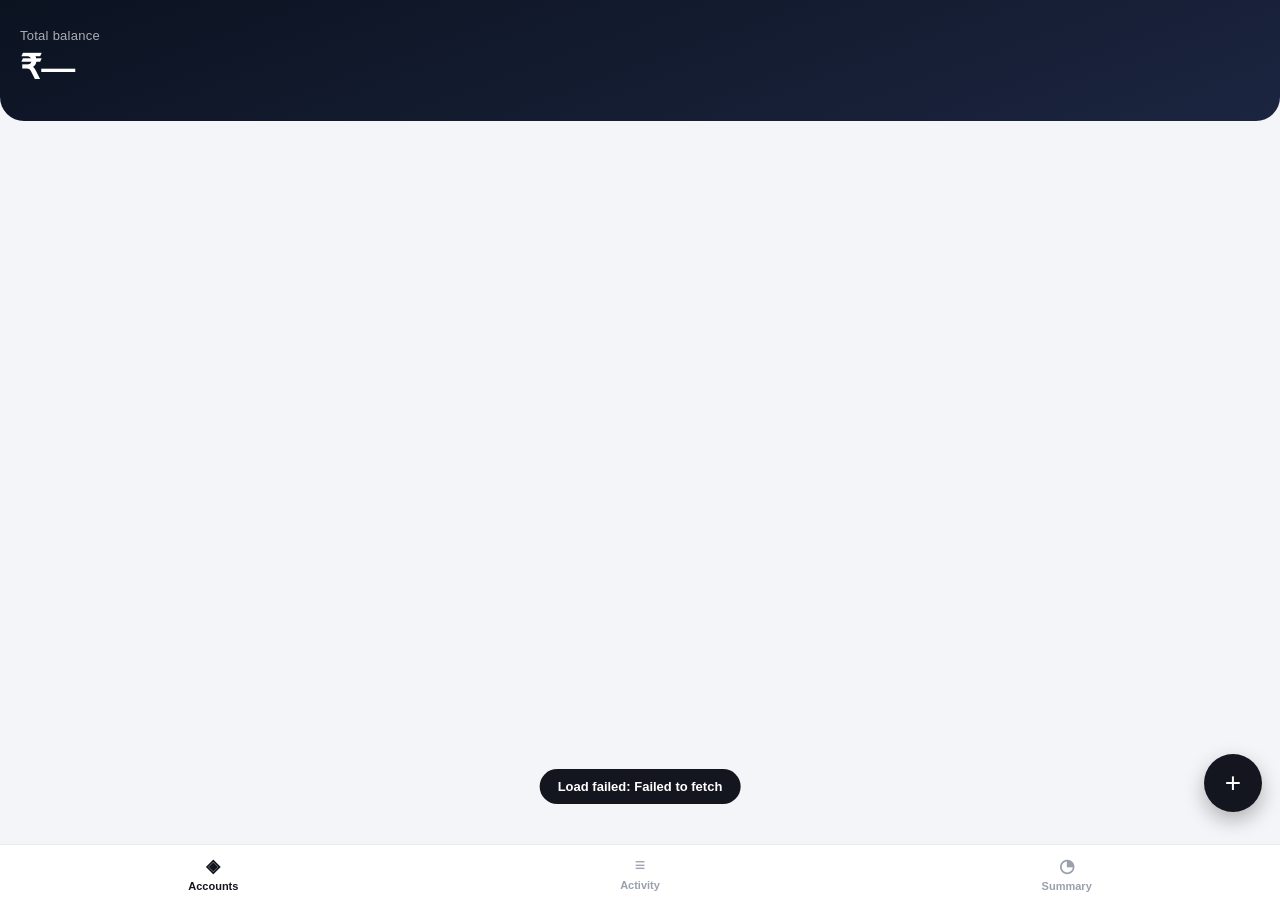
==== index.html @ 5afe9d56 "Family expenses PWA frontend" ====
<!doctype html>
<html lang="en">
<head>
<meta charset="utf-8" />
<meta name="viewport" content="width=device-width, initial-scale=1, viewport-fit=cover" />
<title>Expenses</title>
<link rel="manifest" href="manifest.json" />
<link rel="apple-touch-icon" href="icon.svg" />
<meta name="apple-mobile-web-app-capable" content="yes" />
<meta name="apple-mobile-web-app-status-bar-style" content="black-translucent" />
<meta name="theme-color" content="#0b1220" />
<link rel="stylesheet" href="styles.css" />
</head>
<body>

<header class="hero">
  <div class="hero-label" id="hero-label">Total balance</div>
  <div id="networth" class="hero-amount">₹—</div>
  <div id="hero-sub" class="hero-sub"></div>
</header>

<main id="app">

  <!-- Level 1: group hero cards -->
  <section id="view-accounts" class="view active">
    <div id="group-list" class="group-list" style="margin-top: 16px;"></div>
  </section>

  <!-- Level 2: one group's accounts -->
  <section id="view-group-detail" class="view">
    <div class="detail-header">
      <button class="back-btn" onclick="showView('view-accounts')">‹ Accounts</button>
      <div class="detail-title">
        <div class="name" id="group-detail-name">—</div>
        <div class="amount" id="group-detail-amount">₹0</div>
      </div>
    </div>
    <div id="group-accounts-list" class="card-list"></div>
  </section>

  <!-- Level 3: account month drill-down -->
  <section id="view-account-detail" class="view">
    <div class="detail-header">
      <button class="back-btn" id="account-detail-back">‹ Back</button>
      <div class="detail-title">
        <div class="name" id="detail-account-name">—</div>
        <div class="amount" id="detail-account-balance">₹0</div>
      </div>
    </div>
    <div id="detail-months-list" class="card-list"></div>
  </section>

  <!-- Activity: this month total, category breakdown, 6-month trend -->
  <section id="view-transactions" class="view">
    <div class="section-head"><h2>This month</h2></div>
    <div class="group-hero-card" style="cursor:default;">
      <div class="body">
        <div class="g-label" id="activity-month-label">—</div>
        <div class="g-amount neg" id="activity-month-total">₹0</div>
        <div class="g-sub" id="activity-month-sub"></div>
      </div>
    </div>

    <div class="section-head"><h2>By category</h2></div>
    <div id="activity-category-list" class="card-list"></div>

    <div class="section-head"><h2>Trend · last 6 months</h2></div>
    <div id="activity-trend" class="trend-chart"></div>
  </section>

  <!-- Category drill-down: trend + selected month's transactions for one category -->
  <section id="view-category-detail" class="view">
    <div class="detail-header">
      <button class="back-btn" onclick="showView('view-transactions')">‹ Activity</button>
      <div class="detail-title">
        <div class="name" style="display:flex; align-items:center; gap:10px;">
          <span class="cat-icon" id="category-detail-icon" style="width:28px;height:28px;font-size:13px;cursor:default;"></span>
          <span id="category-detail-label">—</span>
        </div>
        <div class="amount neg" id="category-detail-amount">₹0</div>
      </div>
    </div>
    <div class="section-head" style="margin-top:0;"><h2>Trend · last 6 months</h2></div>
    <div id="category-trend" class="trend-chart"></div>
    <div class="section-head"><h2 id="category-txn-head">This month</h2></div>
    <div id="category-txn-list" class="card-list"></div>
  </section>

  <!-- Summary: Accounts / Investments / Loans -->
  <section id="view-summary" class="view">
    <div class="section-head"><h2>Net worth</h2></div>
    <div id="summary-hero-list" class="group-list"></div>
  </section>

  <!-- Investments: line items -->
  <section id="view-investments-detail" class="view">
    <div class="detail-header">
      <button class="back-btn" onclick="showView('view-summary')">‹ Summary</button>
      <div class="detail-title">
        <div class="name">Investments</div>
        <div class="amount" id="investments-detail-amount">₹0</div>
      </div>
    </div>
    <div id="investments-list" class="card-list"></div>
  </section>

  <!-- Loans: line items -->
  <section id="view-loans-detail" class="view">
    <div class="detail-header">
      <button class="back-btn" onclick="showView('view-summary')">‹ Summary</button>
      <div class="detail-title">
        <div class="name">Loans</div>
        <div class="amount neg" id="loans-detail-amount">₹0</div>
      </div>
    </div>
    <div id="loans-list" class="card-list"></div>
  </section>

</main>

<button id="fab-add" class="fab" onclick="quickAdd()">+</button>

<nav class="bottomnav">
  <button class="nav-btn active" data-view="view-accounts" onclick="showView('view-accounts')">
    <span class="nav-icon">◈</span><span>Accounts</span>
  </button>
  <button class="nav-btn" data-view="view-transactions" onclick="showView('view-transactions')">
    <span class="nav-icon">≡</span><span>Activity</span>
  </button>
  <button class="nav-btn" data-view="view-summary" onclick="showView('view-summary')">
    <span class="nav-icon">◔</span><span>Summary</span>
  </button>
</nav>

<!-- Add/Edit transaction modal (spend / income / transfer) -->
<div id="txn-modal" class="modal">
  <div class="modal-card">
    <h3 id="txn-modal-title">Add Transaction</h3>
    <form id="txn-form">
      <input type="hidden" id="txn-id" />
      <input type="hidden" id="txn-orig-account" />

      <div class="amount-entry">
        <div class="toggle-group">
          <button type="button" class="toggle-btn active" data-kind="spend" onclick="setTxnKind('spend')">Spend</button>
          <button type="button" class="toggle-btn" data-kind="income" onclick="setTxnKind('income')">Income</button>
          <button type="button" class="toggle-btn" data-kind="transfer" onclick="setTxnKind('transfer')">Transfer</button>
        </div>
        <input required type="number" step="0.01" min="0" id="txn-amount" placeholder="0" class="amount-input" />
      </div>

      <label>Details<input required type="text" id="txn-details" placeholder="e.g. Grocery, Salary" /></label>
      <label id="txn-account-wrap">Account
        <select required id="txn-account"></select>
      </label>
      <label id="txn-from-wrap" style="display:none">From account
        <select id="txn-from-account"></select>
      </label>
      <label id="txn-to-wrap" style="display:none">To account
        <select id="txn-to-account"></select>
      </label>
      <label id="txn-category-wrap">Category
        <select id="txn-category"><option value="">Uncategorized</option></select>
      </label>
      <label>Date<input required type="date" id="txn-date" /></label>
      <label>Note (optional)<input type="text" id="txn-note" /></label>
      <div class="modal-actions">
        <button type="button" id="txn-delete-btn" class="btn-danger" style="display:none" onclick="deleteCurrentTxn()">Delete</button>
        <button type="button" class="btn-secondary" onclick="closeTxnForm()">Cancel</button>
        <button type="submit" class="btn-primary">Save</button>
      </div>
    </form>
  </div>
</div>

<!-- Shared modal: new group / new account / edit account / new+edit investment / new+edit loan -->
<div id="edit-modal" class="modal">
  <div class="modal-card">
    <h3 id="modal-title">—</h3>
    <form id="modal-form">
      <label id="field-name-wrap">Name<input required type="text" id="field-name" /></label>
      <label id="field-type-wrap">Type
        <select id="field-type">
          <option value="bank">Bank</option>
          <option value="wallet">Wallet</option>
          <option value="card">Card</option>
        </select>
      </label>
      <label id="field-group-wrap">Group
        <select id="field-group"></select>
      </label>
      <label id="field-category-wrap" style="display:none">Category
        <select id="field-category"></select>
      </label>
      <label id="field-value-wrap" style="display:none"><span id="field-value-label">Value</span>
        <input type="number" step="0.01" min="0" id="field-value" placeholder="0" />
      </label>
      <div class="modal-actions">
        <button type="button" id="modal-delete-btn" class="btn-danger" style="display:none" onclick="deleteCurrentKpiItem()">Delete</button>
        <button type="button" class="btn-secondary" onclick="closeModal()">Cancel</button>
        <button type="submit" class="btn-primary">Save</button>
      </div>
    </form>
  </div>
</div>

<!-- Quick category picker bottom sheet -->
<div id="category-modal" class="modal">
  <div class="modal-card">
    <h3>Categorize</h3>
    <div id="category-txn-details" class="sub" style="margin-bottom:10px;"></div>
    <div id="category-picker-list" class="picker-list"></div>
    <div class="new-category-row">
      <input type="text" id="new-category-name" placeholder="New category name" />
      <select id="new-category-group">
        <option>Monthly</option>
        <option>Investments</option>
        <option>Business</option>
        <option>Insurance</option>
        <option>Subscriptions</option>
        <option>Donations</option>
        <option>Income</option>
        <option>Other</option>
      </select>
      <button type="button" class="btn-primary" onclick="createAndAssignCategory()">Add</button>
    </div>
    <div class="modal-actions">
      <button type="button" class="btn-secondary" onclick="closeCategoryPicker()">Close</button>
    </div>
  </div>
</div>

<div id="toast" class="toast"></div>

<script src="config.js"></script>
<script src="app.js"></script>
</body>
</html>
---- styles.css ----
* { box-sizing: border-box; -webkit-tap-highlight-color: transparent; }
html, body { height: 100%; }
body {
  margin: 0;
  font-family: -apple-system, BlinkMacSystemFont, "Segoe UI", Roboto, sans-serif;
  background: #f4f5f8;
  color: #14161f;
  padding-bottom: 76px;
  -webkit-font-smoothing: antialiased;
}

/* ---------- Hero / net worth header ---------- */
.hero {
  background: linear-gradient(160deg, #0b1220 0%, #1c2540 100%);
  color: white;
  padding: calc(28px + env(safe-area-inset-top, 0px)) 20px 28px;
  text-align: left;
  border-radius: 0 0 24px 24px;
}
.hero-label { font-size: 13px; opacity: .65; font-weight: 500; letter-spacing: .02em; }
.hero-amount { font-size: 34px; font-weight: 700; letter-spacing: -0.02em; margin-top: 4px; }
.hero-sub { font-size: 12px; opacity: .55; margin-top: 6px; }

#app { padding: 14px 14px 4px; max-width: 640px; margin: 0 auto; }
.view { display: none; }
.view.active { display: block; animation: fadein .18s ease; }
@keyframes fadein { from { opacity: 0; transform: translateY(4px);} to { opacity:1; transform: translateY(0);} }

.section-head { display: flex; justify-content: space-between; align-items: center; margin: 18px 4px 10px; }
.section-head h2 { font-size: 13px; margin: 0; color: #8a8f9c; text-transform: uppercase; letter-spacing: .06em; font-weight: 700; }
.filters { display: flex; gap: 8px; margin: 0 4px 12px; }
.filters input, .filters select { padding: 8px 10px; border-radius: 10px; border: 1px solid #e2e4ea; font-size: 13px; background: white; flex: 1; }

.btn-small { background: #14161f; color: white; border: none; border-radius: 10px; padding: 7px 14px; font-size: 13px; font-weight: 600; }

/* ---------- Group hero cards (Level 1) ---------- */
.group-list { display: flex; flex-direction: column; gap: 10px; }
.group-hero-card {
  background: white; border-radius: 18px; padding: 18px 18px 16px;
  box-shadow: 0 1px 3px rgba(16,24,40,.06);
  display: flex; align-items: center; gap: 14px; cursor: pointer; border: none; width: 100%; text-align: left;
}
.group-hero-card:active { transform: scale(0.985); }
.group-dot { width: 12px; height: 46px; border-radius: 6px; flex-shrink: 0; }
.group-hero-card .body { flex: 1; min-width: 0; }
.group-hero-card .g-label { font-size: 12.5px; font-weight: 700; color: #6b7280; text-transform: uppercase; letter-spacing: .04em; }
.group-hero-card .g-amount { font-size: 24px; font-weight: 700; margin-top: 2px; }
.group-hero-card .g-sub { font-size: 12px; color: #9aa0ac; margin-top: 3px; }
.group-hero-card .chev { color: #b0b4bd; font-size: 16px; }

/* ---------- Account / generic cards (Level 2+) ---------- */
.card-list { display: flex; flex-direction: column; gap: 8px; }
.card {
  background: white; border-radius: 14px; padding: 13px 14px;
  box-shadow: 0 1px 3px rgba(16,24,40,.05);
  display: flex; justify-content: space-between; align-items: center; gap: 10px;
}
.card .left { display: flex; align-items: center; gap: 12px; min-width: 0; cursor: pointer; flex: 1; }
.card .avatar {
  width: 38px; height: 38px; border-radius: 11px; flex-shrink: 0;
  display: flex; align-items: center; justify-content: center; font-size: 17px; color: white; font-weight: 600;
}
.card .text { display: flex; flex-direction: column; gap: 2px; min-width: 0; }
.card .name { font-weight: 600; font-size: 14.5px; white-space: nowrap; overflow: hidden; text-overflow: ellipsis; }
.card .sub { font-size: 12px; color: #8a8f9c; }
.amount { font-weight: 700; font-size: 14.5px; white-space: nowrap; }
.amount.pos { color: #12a86a; }
.amount.neg { color: #e0433d; }
.card .edit-icon {
  width: 30px; height: 30px; border-radius: 8px; border: none; background: #f1f2f5;
  color: #6b7280; font-size: 14px; flex-shrink: 0; display: flex; align-items: center; justify-content: center;
}

/* ---------- Ghost "add" cards ---------- */
.ghost-card {
  border: 1.5px dashed #cfd3db; background: transparent; border-radius: 14px;
  padding: 14px; display: flex; align-items: center; justify-content: center; gap: 8px;
  color: #8a8f9c; font-weight: 700; font-size: 13.5px; width: 100%; cursor: pointer; margin-top: 2px;
}
.ghost-card .plus { font-size: 17px; line-height: 1; font-weight: 400; }
.ghost-card:active { background: rgba(0,0,0,.03); }

/* ---------- Detail headers (group detail, account detail, category detail, investments/loans) ---------- */
.detail-header {
  background: linear-gradient(160deg, #0b1220 0%, #1c2540 100%);
  color: white; padding: calc(20px + env(safe-area-inset-top, 0px)) 20px 22px;
  border-radius: 0 0 24px 24px; margin: -14px -14px 16px;
}
.back-btn { background: none; border: none; color: rgba(255,255,255,.75); font-size: 14px; font-weight: 600; padding: 0 0 14px; }
.detail-title { display: flex; justify-content: space-between; align-items: baseline; }
.detail-title .name { font-size: 18px; font-weight: 700; }
.detail-title .amount { font-size: 20px; font-weight: 700; color: white; }
.detail-title .amount.neg { color: #ff8a84; }

.month-card { cursor: pointer; }
.month-card .chev { color: #b0b4bd; font-size: 12px; transition: transform .15s ease; }
.month-card.open .chev { transform: rotate(90deg); }
.month-txns { display: none; flex-direction: column; gap: 8px; margin: 4px 0 10px 4px; padding-left: 10px; border-left: 2px solid #eaecf0; }
.month-txns.open { display: flex; }

/* ---------- Transaction rows ---------- */
.cat-icon {
  width: 32px; height: 32px; border-radius: 10px; flex-shrink: 0;
  display: flex; align-items: center; justify-content: center; font-size: 15px; cursor: pointer;
}
.txn-row { display: flex; align-items: center; gap: 10px; background: white; border-radius: 12px; padding: 10px 12px; box-shadow: 0 1px 2px rgba(16,24,40,.05); }
.txn-row .text { display: flex; flex-direction: column; gap: 2px; min-width: 0; flex: 1; cursor: pointer; }
.txn-row .name { font-weight: 600; font-size: 13.5px; white-space: nowrap; overflow: hidden; text-overflow: ellipsis; }
.txn-row .sub { font-size: 11.5px; color: #8a8f9c; }
.txn-row .amount { flex-shrink: 0; }

/* ---------- Activity: category breakdown bars ---------- */
.cat-bar-row { background: white; border-radius: 12px; padding: 11px 13px; box-shadow: 0 1px 2px rgba(16,24,40,.05); cursor: pointer; }
.cat-bar-row .top { display: flex; justify-content: space-between; align-items: center; margin-bottom: 8px; }
.cat-bar-row .left { display: flex; align-items: center; gap: 10px; }
.cat-bar-row .name { font-weight: 600; font-size: 13.5px; }
.cat-bar-track { height: 6px; border-radius: 999px; background: #f1f2f5; overflow: hidden; }
.cat-bar-fill { height: 100%; border-radius: 999px; }

/* ---------- Activity: trend chart (also reused for category drill-down) ---------- */
.trend-chart { display: flex; align-items: flex-end; gap: 6px; background: white; border-radius: 14px; padding: 14px 12px 10px; box-shadow: 0 1px 3px rgba(16,24,40,.05); }
.trend-col { flex: 1; display: flex; flex-direction: column; align-items: center; gap: 4px; min-width: 0; cursor: pointer; }
.trend-val { font-size: 9.5px; color: #8a8f9c; font-weight: 700; white-space: nowrap; }
.trend-bar-track { height: 86px; display: flex; align-items: flex-end; justify-content: center; width: 100%; }
.trend-bar { width: 60%; max-width: 24px; border-radius: 6px 6px 2px 2px; background: #d7dae0; }
.trend-bar.current { background: #14161f; }
.trend-label { font-size: 10.5px; color: #8a8f9c; font-weight: 600; }
.trend-col.selected .trend-label { color: #14161f; }

.fab {
  position: fixed; right: 18px; bottom: 88px;
  width: 58px; height: 58px; border-radius: 50%;
  background: #14161f; color: white; font-size: 28px; font-weight: 300; border: none;
  box-shadow: 0 8px 20px rgba(0,0,0,.28); z-index: 20;
  display: flex; align-items: center; justify-content: center;
}
.fab:active { transform: scale(0.94); }

.bottomnav {
  position: fixed; bottom: 0; left: 0; right: 0;
  display: flex; background: rgba(255,255,255,.92); backdrop-filter: blur(12px);
  border-top: 1px solid #eaecf0;
  padding-bottom: env(safe-area-inset-bottom, 0px);
  z-index: 10;
}
.nav-btn { flex: 1; padding: 10px 0 8px; background: none; border: none; font-size: 11px; color: #9aa0ac; display: flex; flex-direction: column; align-items: center; gap: 3px; font-weight: 600; }
.nav-icon { font-size: 18px; }
.nav-btn.active { color: #14161f; }

.modal {
  display: none; position: fixed; inset: 0; background: rgba(10,14,25,.5);
  align-items: flex-end; justify-content: center; z-index: 50;
}
.modal.open { display: flex; }
.modal-card {
  background: white; width: 100%; max-width: 480px;
  border-radius: 20px 20px 0 0; padding: 20px 20px calc(20px + env(safe-area-inset-bottom, 0px));
  max-height: 92vh; overflow-y: auto;
}
.modal-card h3 { margin-top: 0; font-size: 16px; }
.modal-card form { display: flex; flex-direction: column; gap: 12px; }
.modal-card label { font-size: 12.5px; color: #6b7280; display: flex; flex-direction: column; gap: 5px; font-weight: 600; }
.modal-card input, .modal-card select {
  padding: 11px 12px; border-radius: 10px; border: 1px solid #e2e4ea; font-size: 15px; font-weight: 500; color: #14161f;
}
.modal-actions { display: flex; justify-content: flex-end; gap: 8px; margin-top: 6px; }
.btn-primary { background: #14161f; color: white; border: none; border-radius: 10px; padding: 11px 18px; font-size: 14px; font-weight: 700; }
.btn-secondary { background: #f1f2f5; color: #14161f; border: none; border-radius: 10px; padding: 11px 16px; font-size: 14px; font-weight: 600; }
.btn-danger { background: #fdeceb; color: #e0433d; border: none; border-radius: 10px; padding: 11px 16px; font-size: 14px; font-weight: 600; margin-right: auto; }

.group-header { font-size: 11.5px; color: #9aa0ac; text-transform: uppercase; letter-spacing: .05em; font-weight: 700; margin: 16px 6px 6px; }

.amount-entry { display: flex; flex-direction: column; align-items: center; gap: 10px; padding: 10px 0 4px; }
.toggle-group { display: flex; background: #f1f2f5; border-radius: 10px; padding: 3px; }
.toggle-btn { border: none; background: none; padding: 7px 14px; border-radius: 8px; font-size: 12.5px; font-weight: 700; color: #8a8f9c; }
.toggle-btn.active { background: white; color: #14161f; box-shadow: 0 1px 2px rgba(0,0,0,.08); }
.amount-input {
  border: none !important; font-size: 40px !important; font-weight: 700; text-align: center; width: 100%;
  color: #14161f; padding: 4px 0 !important;
}
.amount-input:focus { outline: none; }

.toast {
  position: fixed; left: 50%; bottom: 96px; transform: translate(-50%, 12px);
  background: #14161f; color: white; padding: 10px 18px; border-radius: 999px;
  font-size: 13px; font-weight: 600; opacity: 0; pointer-events: none;
  transition: all .25s ease; z-index: 60; white-space: nowrap;
}
.toast.show { opacity: 1; transform: translate(-50%, 0); }

.empty-state { text-align: center; padding: 32px 12px; color: #9aa0ac; font-size: 13px; }

/* ---------- Category picker sheet (quick categorize + add new) ---------- */
.picker-list { max-height: 40vh; overflow-y: auto; display: flex; flex-direction: column; gap: 4px; margin-bottom: 12px; }
.picker-group-label { font-size: 11px; color: #9aa0ac; text-transform: uppercase; font-weight: 700; margin: 8px 4px 2px; }
.picker-item {
  display: flex; align-items: center; gap: 10px; padding: 10px 8px; border-radius: 10px; border: none;
  background: none; font-size: 14px; font-weight: 600; text-align: left; width: 100%; color: #14161f;
}
.picker-item:active { background: #f4f5f8; }
.picker-dot { width: 10px; height: 10px; border-radius: 50%; flex-shrink: 0; }
.new-category-row { display: flex; gap: 6px; border-top: 1px solid #eee; padding-top: 12px; }
.new-category-row input { flex: 2; padding: 9px 10px; border-radius: 8px; border: 1px solid #e2e4ea; font-size: 13px; min-width: 0; }
.new-category-row select { flex: 1.3; padding: 9px 6px; border-radius: 8px; border: 1px solid #e2e4ea; font-size: 12px; min-width: 0; }
.new-category-row .btn-primary { padding: 9px 12px; font-size: 13px; }
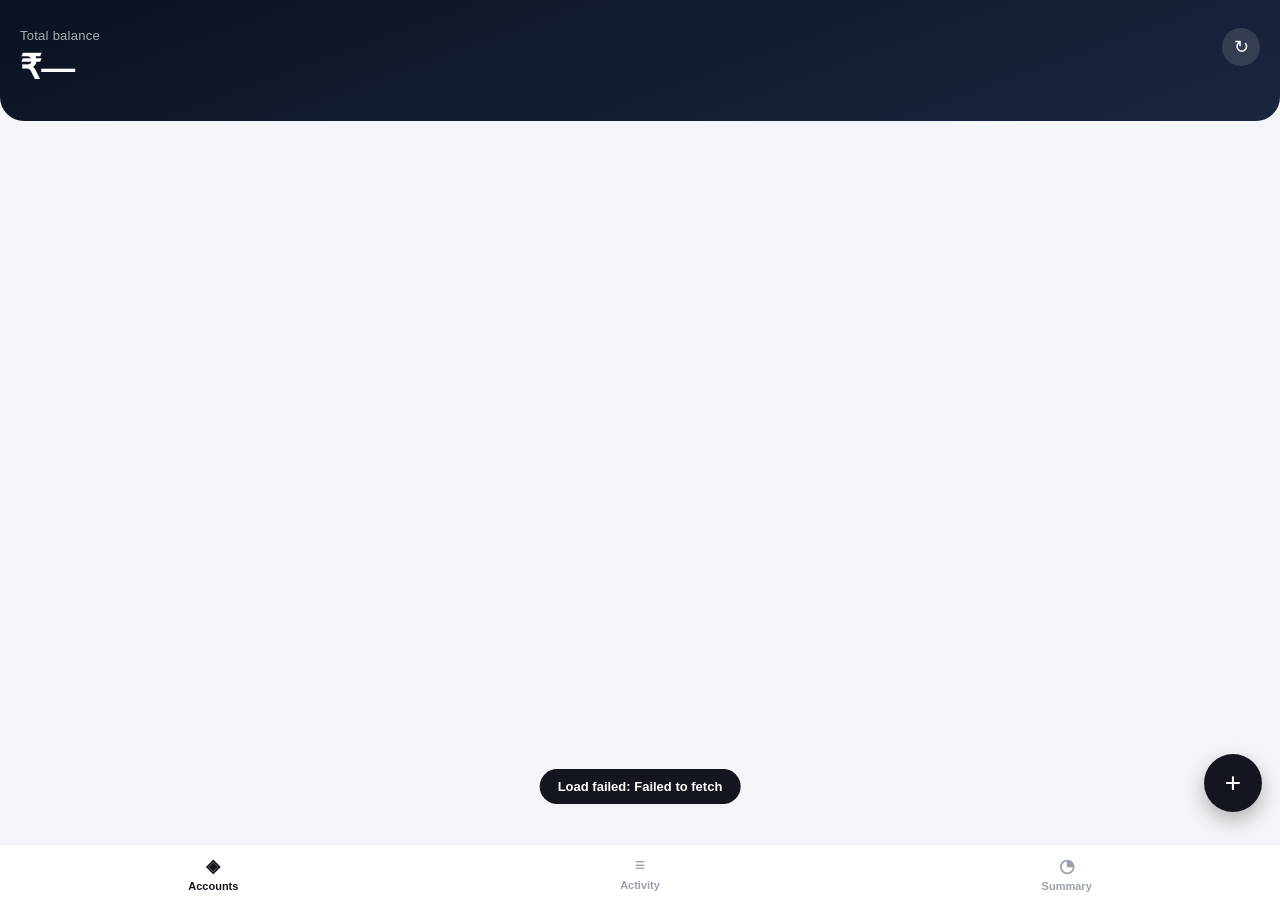
==== commit 927a5964: "UI fixes: page scrolling, FAB overlap, empty trend chart, row wrapping; add refresh button" ====
--- a/index.html
+++ b/index.html
@@ -14,9 +14,12 @@
 <body>
 
 <header class="hero">
-  <div class="hero-label" id="hero-label">Total balance</div>
-  <div id="networth" class="hero-amount">₹—</div>
-  <div id="hero-sub" class="hero-sub"></div>
+  <div class="hero-main">
+    <div class="hero-label" id="hero-label">Total balance</div>
+    <div id="networth" class="hero-amount">₹—</div>
+    <div id="hero-sub" class="hero-sub"></div>
+  </div>
+  <button id="refresh-btn" class="refresh-btn" type="button" aria-label="Refresh data">↻</button>
 </header>
 
 <main id="app">
--- a/styles.css
+++ b/styles.css
@@ -1,11 +1,13 @@
 * { box-sizing: border-box; -webkit-tap-highlight-color: transparent; }
-html, body { height: 100%; }
+html, body { min-height: 100%; }
 body {
   margin: 0;
   font-family: -apple-system, BlinkMacSystemFont, "Segoe UI", Roboto, sans-serif;
   background: #f4f5f8;
   color: #14161f;
-  padding-bottom: 76px;
+  /* Clears the bottom nav (76px) AND the FAB, which sits at bottom:88px and is
+     56px tall -- otherwise the last card in any list is unreachable under it. */
+  padding-bottom: 156px;
   -webkit-font-smoothing: antialiased;
 }
 
@@ -16,7 +18,19 @@
   padding: calc(28px + env(safe-area-inset-top, 0px)) 20px 28px;
   text-align: left;
   border-radius: 0 0 24px 24px;
-}
+  display: flex; align-items: flex-start; justify-content: space-between; gap: 12px;
+}
+.hero-main { min-width: 0; flex: 1; }
+.refresh-btn {
+  flex-shrink: 0; width: 38px; height: 38px; border-radius: 50%;
+  background: rgba(255,255,255,.12); border: none; color: white;
+  font-size: 18px; line-height: 1; cursor: pointer;
+  display: flex; align-items: center; justify-content: center;
+}
+.refresh-btn:active { background: rgba(255,255,255,.22); }
+.refresh-btn[disabled] { opacity: .55; }
+.refresh-btn.spinning { animation: spin .8s linear infinite; }
+@keyframes spin { to { transform: rotate(360deg); } }
 .hero-label { font-size: 13px; opacity: .65; font-weight: 500; letter-spacing: .02em; }
 .hero-amount { font-size: 34px; font-weight: 700; letter-spacing: -0.02em; margin-top: 4px; }
 .hero-sub { font-size: 12px; opacity: .55; margin-top: 6px; }
@@ -106,7 +120,7 @@
 .txn-row { display: flex; align-items: center; gap: 10px; background: white; border-radius: 12px; padding: 10px 12px; box-shadow: 0 1px 2px rgba(16,24,40,.05); }
 .txn-row .text { display: flex; flex-direction: column; gap: 2px; min-width: 0; flex: 1; cursor: pointer; }
 .txn-row .name { font-weight: 600; font-size: 13.5px; white-space: nowrap; overflow: hidden; text-overflow: ellipsis; }
-.txn-row .sub { font-size: 11.5px; color: #8a8f9c; }
+.txn-row .sub { font-size: 11.5px; color: #8a8f9c; white-space: nowrap; overflow: hidden; text-overflow: ellipsis; }
 .txn-row .amount { flex-shrink: 0; }
 
 /* ---------- Activity: category breakdown bars ---------- */
@@ -126,6 +140,10 @@
 .trend-bar.current { background: #14161f; }
 .trend-label { font-size: 10.5px; color: #8a8f9c; font-weight: 600; }
 .trend-col.selected .trend-label { color: #14161f; }
+/* Collapses the 86px-tall track to a message when there's nothing to plot,
+   instead of rendering six 3px stubs under a tall blank card. */
+.trend-chart.is-empty { align-items: center; justify-content: center; padding: 22px 12px; }
+.trend-empty { font-size: 12.5px; color: #8a8f9c; font-weight: 600; text-align: center; }
 
 .fab {
   position: fixed; right: 18px; bottom: 88px;
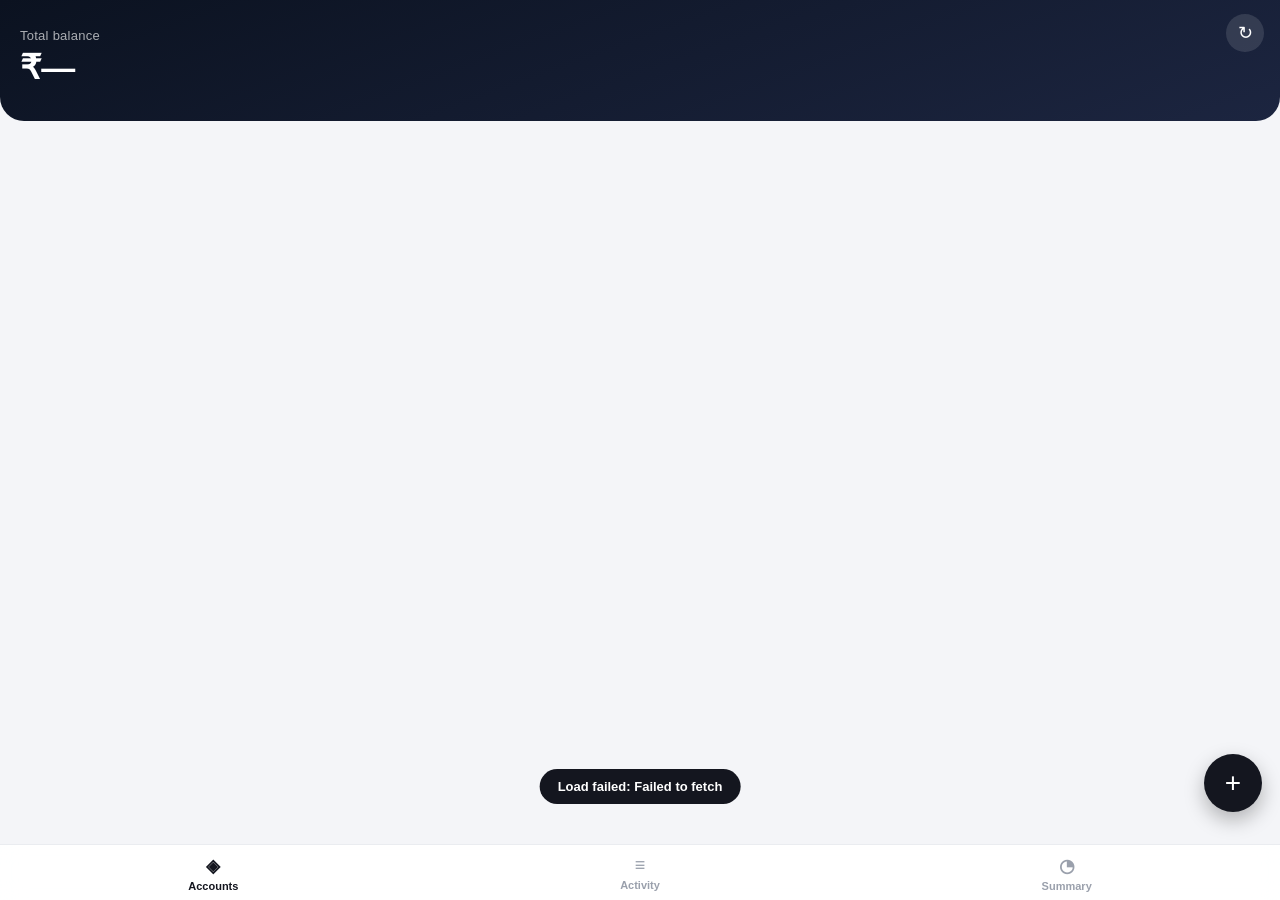
==== commit a9ff516d: "Activity: net per category (credits offset debits), split spend/income/net-zero, include Transfer" ====
--- a/index.html
+++ b/index.html
@@ -64,8 +64,14 @@
       </div>
     </div>
 
-    <div class="section-head"><h2>By category</h2></div>
+    <div class="section-head" id="activity-spend-head"><h2>Spend by category</h2></div>
     <div id="activity-category-list" class="card-list"></div>
+
+    <div class="section-head" id="activity-income-head"><h2>Income by category</h2></div>
+    <div id="activity-income-list" class="card-list"></div>
+
+    <div class="section-head" id="activity-zero-head"><h2>Net zero</h2></div>
+    <div id="activity-zero-list" class="card-list"></div>
 
     <div class="section-head"><h2>Trend · last 6 months</h2></div>
     <div id="activity-trend" class="trend-chart"></div>
--- a/styles.css
+++ b/styles.css
@@ -18,11 +18,18 @@
   padding: calc(28px + env(safe-area-inset-top, 0px)) 20px 28px;
   text-align: left;
   border-radius: 0 0 24px 24px;
-  display: flex; align-items: flex-start; justify-content: space-between; gap: 12px;
-}
-.hero-main { min-width: 0; flex: 1; }
+}
+.hero-main { min-width: 0; }
+/* Detail screens supply their own dark header, so the global hero is hidden
+   there. Two stacked gradient blocks produced a hard #1c2540 -> #0b1220 seam
+   and a doubled safe-area inset. */
+body.detail-mode .hero { display: none; }
+/* Fixed rather than inside .hero, so it stays reachable on detail screens too.
+   Both headers are dark, so white-on-translucent works over either. */
 .refresh-btn {
-  flex-shrink: 0; width: 38px; height: 38px; border-radius: 50%;
+  position: fixed; z-index: 50;
+  top: calc(env(safe-area-inset-top, 0px) + 14px); right: 16px;
+  width: 38px; height: 38px; border-radius: 50%;
   background: rgba(255,255,255,.12); border: none; color: white;
   font-size: 18px; line-height: 1; cursor: pointer;
   display: flex; align-items: center; justify-content: center;
@@ -100,7 +107,15 @@
   color: white; padding: calc(20px + env(safe-area-inset-top, 0px)) 20px 22px;
   border-radius: 0 0 24px 24px; margin: -14px -14px 16px;
 }
-.back-btn { background: none; border: none; color: rgba(255,255,255,.75); font-size: 14px; font-weight: 600; padding: 0 0 14px; }
+/* Was a bare 14px-tall text label — under the ~44px touch minimum and easy to
+   miss. Now a padded chip with a real hit area. */
+.back-btn {
+  display: inline-flex; align-items: center;
+  background: rgba(255,255,255,.12); border: none; border-radius: 999px;
+  color: rgba(255,255,255,.9); font-size: 13.5px; font-weight: 600;
+  padding: 9px 15px 9px 11px; margin-bottom: 12px; cursor: pointer;
+}
+.back-btn:active { background: rgba(255,255,255,.22); }
 .detail-title { display: flex; justify-content: space-between; align-items: baseline; }
 .detail-title .name { font-size: 18px; font-weight: 700; }
 .detail-title .amount { font-size: 20px; font-weight: 700; color: white; }
@@ -138,6 +153,8 @@
 .trend-bar-track { height: 86px; display: flex; align-items: flex-end; justify-content: center; width: 100%; }
 .trend-bar { width: 60%; max-width: 24px; border-radius: 6px 6px 2px 2px; background: #d7dae0; }
 .trend-bar.current { background: #14161f; }
+.trend-bar.inflow { background: #8fd9bd; }
+.trend-bar.inflow.current { background: #12a06a; }
 .trend-label { font-size: 10.5px; color: #8a8f9c; font-weight: 600; }
 .trend-col.selected .trend-label { color: #14161f; }
 /* Collapses the 86px-tall track to a message when there's nothing to plot,
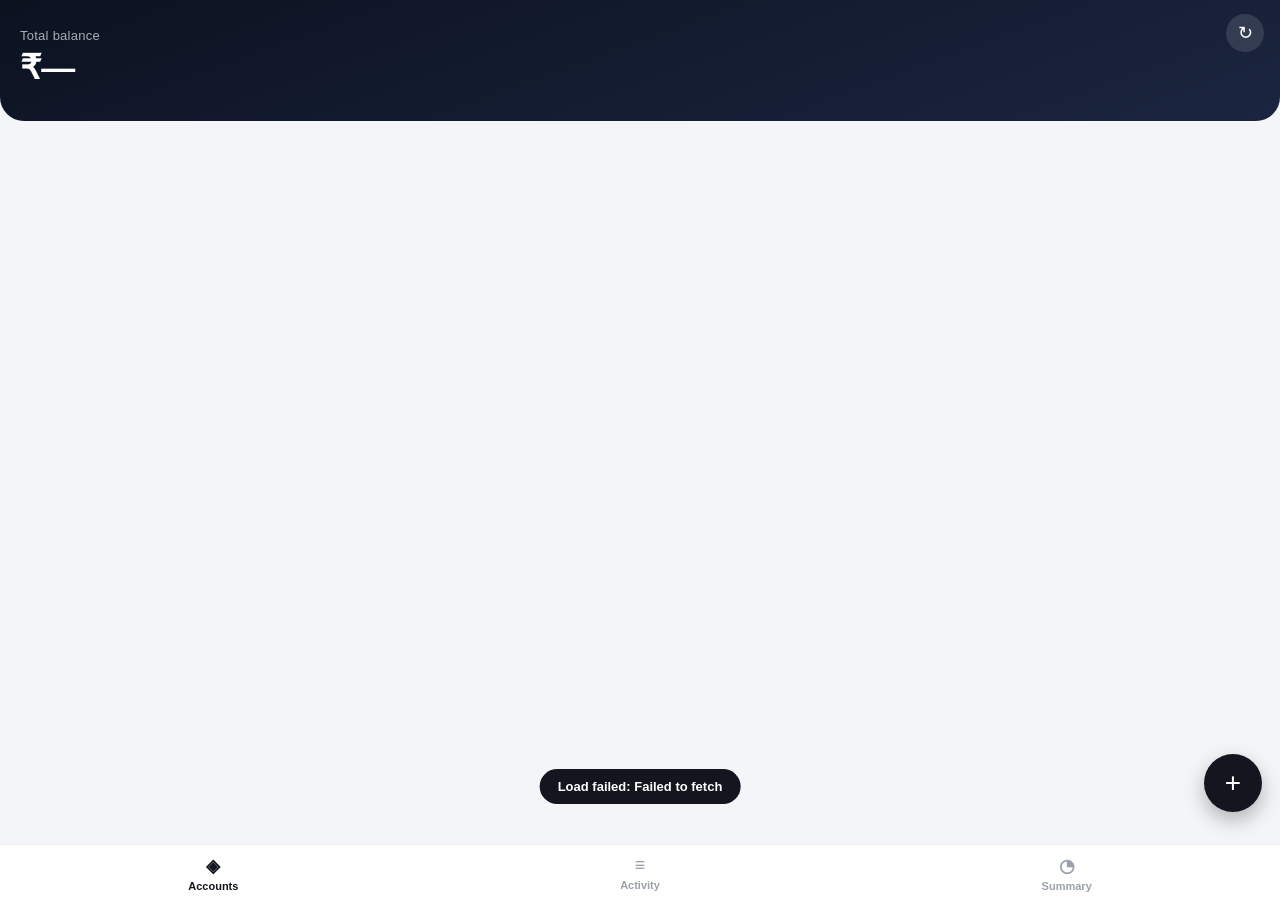
==== commit cba8832c: "Activity: browse-all-categories menu (reaches categories with no activity this month) + date/value s" ====
--- a/index.html
+++ b/index.html
@@ -55,7 +55,10 @@
 
   <!-- Activity: this month total, category breakdown, 6-month trend -->
   <section id="view-transactions" class="view">
-    <div class="section-head"><h2>This month</h2></div>
+    <div class="section-head">
+      <h2>This month</h2>
+      <button class="icon-btn" id="category-menu-btn" type="button" title="Browse categories" aria-label="Browse all categories">☰</button>
+    </div>
     <div class="group-hero-card" style="cursor:default;">
       <div class="body">
         <div class="g-label" id="activity-month-label">—</div>
@@ -91,7 +94,13 @@
     </div>
     <div class="section-head" style="margin-top:0;"><h2>Trend · last 6 months</h2></div>
     <div id="category-trend" class="trend-chart"></div>
-    <div class="section-head"><h2 id="category-txn-head">This month</h2></div>
+    <div class="section-head">
+      <h2 id="category-txn-head">This month</h2>
+      <div class="sort-toggle">
+        <button type="button" class="sort-btn active" data-sort="date" onclick="setCategorySort('date')">Date</button>
+        <button type="button" class="sort-btn" data-sort="value" onclick="setCategorySort('value')">Value</button>
+      </div>
+    </div>
     <div id="category-txn-list" class="card-list"></div>
   </section>
 
@@ -214,6 +223,19 @@
 </div>
 
 <!-- Quick category picker bottom sheet -->
+<!-- Browse every category, including ones with no activity this month (which
+     therefore never appear in the Activity lists at all). -->
+<div id="category-menu-modal" class="modal">
+  <div class="modal-card">
+    <h3>Browse categories</h3>
+    <input type="text" id="category-menu-search" placeholder="Search…" autocomplete="off" />
+    <div id="category-menu-list" class="picker-list"></div>
+    <div class="modal-actions">
+      <button type="button" class="btn-secondary" onclick="closeCategoryMenu()">Close</button>
+    </div>
+  </div>
+</div>
+
 <div id="category-modal" class="modal">
   <div class="modal-card">
     <h3>Categorize</h3>
--- a/styles.css
+++ b/styles.css
@@ -1,4 +1,7 @@
-* { box-sizing: border-box; -webkit-tap-highlight-color: transparent; }
+/* touch-action: manipulation kills double-tap-to-zoom (and the 300ms tap delay)
+   while leaving deliberate pinch-zoom working. iOS has ignored user-scalable=no
+   since iOS 10, so the viewport meta tag can't do this. */
+* { box-sizing: border-box; -webkit-tap-highlight-color: transparent; touch-action: manipulation; }
 html, body { min-height: 100%; }
 body {
   margin: 0;
@@ -53,6 +56,23 @@
 .filters input, .filters select { padding: 8px 10px; border-radius: 10px; border: 1px solid #e2e4ea; font-size: 13px; background: white; flex: 1; }
 
 .btn-small { background: #14161f; color: white; border: none; border-radius: 10px; padding: 7px 14px; font-size: 13px; font-weight: 600; }
+.icon-btn {
+  background: white; border: 1px solid #e2e4ea; border-radius: 10px;
+  width: 34px; height: 30px; font-size: 15px; line-height: 1; color: #14161f;
+  display: flex; align-items: center; justify-content: center; cursor: pointer;
+}
+.icon-btn:active { background: #f1f2f5; }
+.sort-toggle { display: flex; gap: 0; border: 1px solid #e2e4ea; border-radius: 9px; overflow: hidden; background: white; }
+.sort-btn {
+  background: none; border: none; padding: 5px 11px; font-size: 11.5px;
+  font-weight: 700; color: #8a8f9c; cursor: pointer;
+}
+.sort-btn.active { background: #14161f; color: white; }
+#category-menu-search {
+  width: 100%; padding: 9px 11px; border-radius: 10px; border: 1px solid #e2e4ea;
+  font-size: 13.5px; margin-bottom: 10px;
+}
+.picker-item .picker-meta { margin-left: auto; font-size: 11.5px; color: #9aa0ac; font-weight: 600; }
 
 /* ---------- Group hero cards (Level 1) ---------- */
 .group-list { display: flex; flex-direction: column; gap: 10px; }
@@ -173,7 +193,10 @@
 
 .bottomnav {
   position: fixed; bottom: 0; left: 0; right: 0;
-  display: flex; background: rgba(255,255,255,.92); backdrop-filter: blur(12px);
+  /* Solid, not translucent+blurred: on iOS the backdrop-filter layer doesn't
+     extend into the safe-area padding, so the strip below the buttons rendered
+     a different shade and the bar looked like it was floating. */
+  display: flex; background: #ffffff;
   border-top: 1px solid #eaecf0;
   padding-bottom: env(safe-area-inset-bottom, 0px);
   z-index: 10;
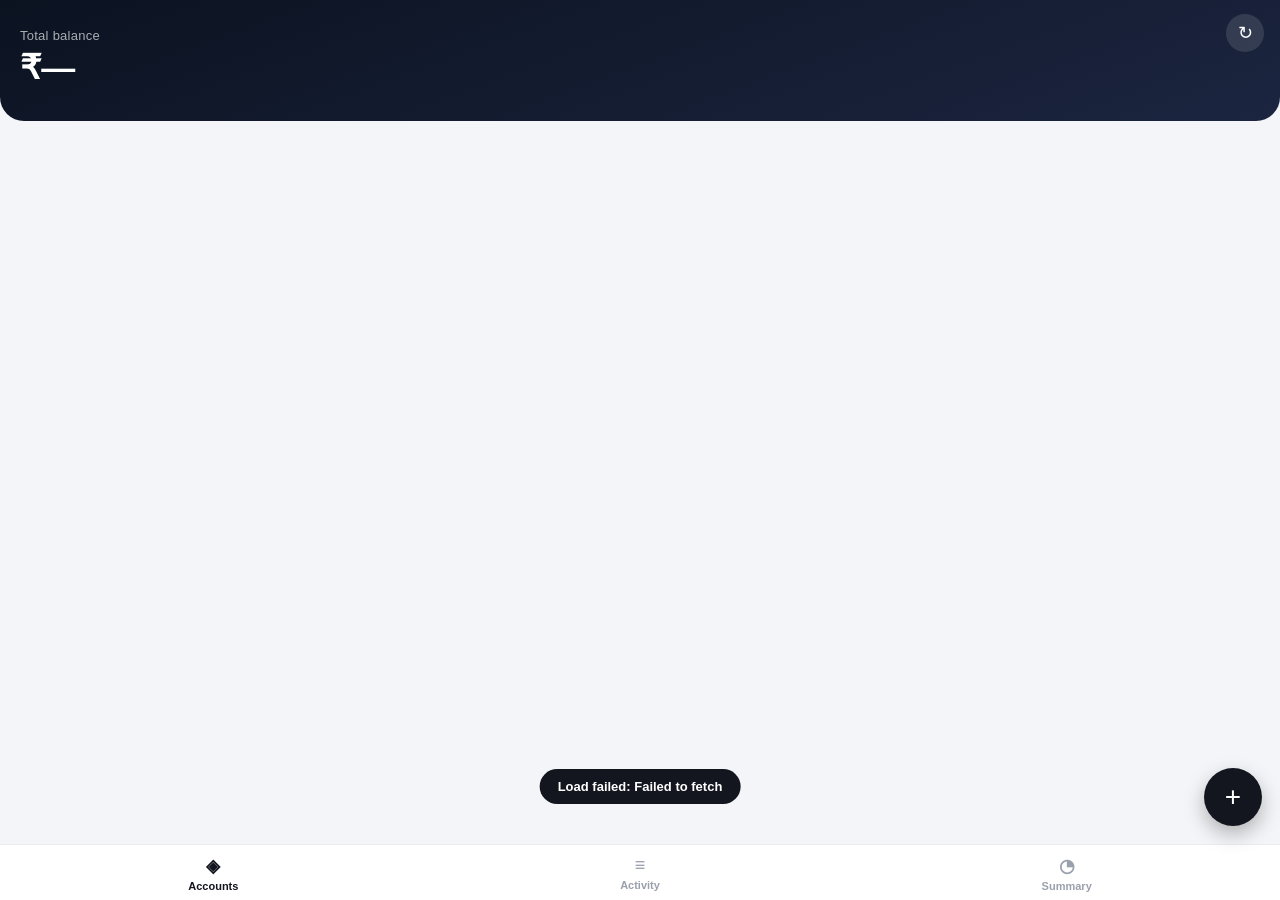
==== commit c660edac: "Activity menu: month chips alongside categories, reaching months older than the 6-month trend chart" ====
--- a/index.html
+++ b/index.html
@@ -227,7 +227,10 @@
      therefore never appear in the Activity lists at all). -->
 <div id="category-menu-modal" class="modal">
   <div class="modal-card">
-    <h3>Browse categories</h3>
+    <h3>Browse</h3>
+    <div class="menu-section-label">Month</div>
+    <div id="month-chip-row" class="chip-row"></div>
+    <div class="menu-section-label">Category</div>
     <input type="text" id="category-menu-search" placeholder="Search…" autocomplete="off" />
     <div id="category-menu-list" class="picker-list"></div>
     <div class="modal-actions">
--- a/styles.css
+++ b/styles.css
@@ -8,9 +8,9 @@
   font-family: -apple-system, BlinkMacSystemFont, "Segoe UI", Roboto, sans-serif;
   background: #f4f5f8;
   color: #14161f;
-  /* Clears the bottom nav (76px) AND the FAB, which sits at bottom:88px and is
-     56px tall -- otherwise the last card in any list is unreachable under it. */
-  padding-bottom: 156px;
+  /* Clears the nav AND the FAB above it, both of which grow by the safe-area
+     inset. FAB top edge sits at inset + 74 + 58; +16 of breathing room. */
+  padding-bottom: calc(env(safe-area-inset-bottom, 0px) + 148px);
   -webkit-font-smoothing: antialiased;
 }
 
@@ -73,6 +73,25 @@
   font-size: 13.5px; margin-bottom: 10px;
 }
 .picker-item .picker-meta { margin-left: auto; font-size: 11.5px; color: #9aa0ac; font-weight: 600; }
+.menu-section-label {
+  font-size: 11px; font-weight: 700; color: #8a8f9c; text-transform: uppercase;
+  letter-spacing: .06em; margin: 2px 0 7px;
+}
+/* Horizontal scroll rather than a wrapped grid: months stay in one time-ordered
+   line, and the count grows every month. */
+.chip-row {
+  display: flex; gap: 7px; overflow-x: auto; padding-bottom: 8px; margin-bottom: 12px;
+  -webkit-overflow-scrolling: touch; scrollbar-width: none;
+}
+.chip-row::-webkit-scrollbar { display: none; }
+.month-chip {
+  flex-shrink: 0; background: white; border: 1px solid #e2e4ea; border-radius: 999px;
+  padding: 7px 13px; font-size: 12.5px; font-weight: 600; color: #14161f;
+  cursor: pointer; white-space: nowrap;
+}
+.month-chip .chip-sub { display: block; font-size: 10px; color: #9aa0ac; font-weight: 600; }
+.month-chip.active { background: #14161f; border-color: #14161f; color: white; }
+.month-chip.active .chip-sub { color: rgba(255,255,255,.6); }
 
 /* ---------- Group hero cards (Level 1) ---------- */
 .group-list { display: flex; flex-direction: column; gap: 10px; }
@@ -183,7 +202,11 @@
 .trend-empty { font-size: 12.5px; color: #8a8f9c; font-weight: 600; text-align: center; }
 
 .fab {
-  position: fixed; right: 18px; bottom: 88px;
+  /* Anchored to the nav's real height, which is content + the safe-area inset.
+     A fixed 88px floated above the bar whenever that inset was 0 (Safari tab)
+     and sat flush only in the installed PWA. */
+  position: fixed; right: 18px;
+  bottom: calc(env(safe-area-inset-bottom, 0px) + 74px);
   width: 58px; height: 58px; border-radius: 50%;
   background: #14161f; color: white; font-size: 28px; font-weight: 300; border: none;
   box-shadow: 0 8px 20px rgba(0,0,0,.28); z-index: 20;
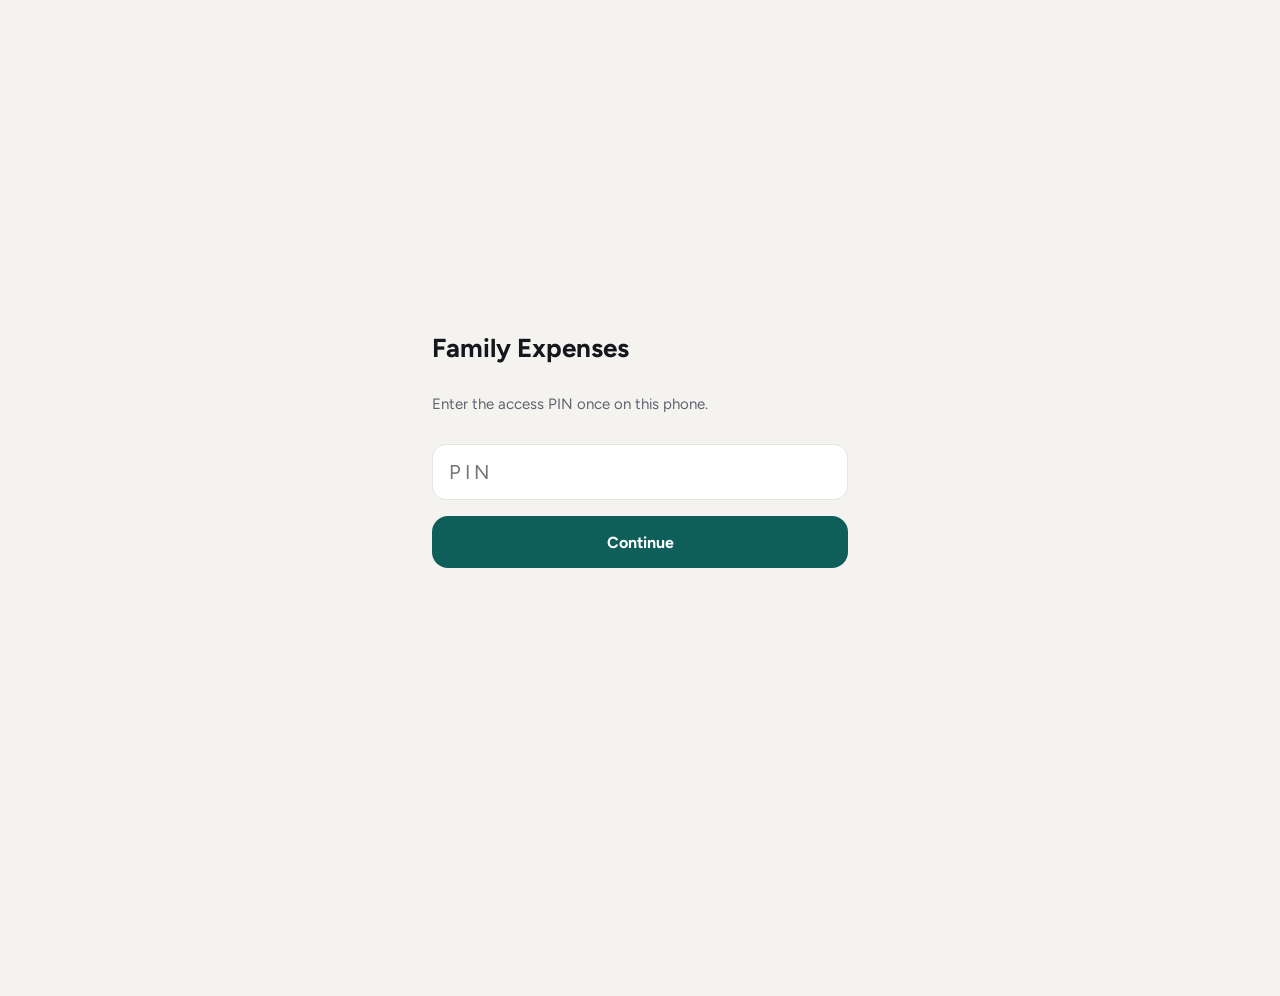
==== commit c39aa8a5: "New app is now the main app; old version kept in old/" ====
--- a/index.html
+++ b/index.html
@@ -1,271 +1,36 @@
 <!doctype html>
 <html lang="en">
 <head>
-<meta charset="utf-8" />
-<meta name="viewport" content="width=device-width, initial-scale=1, viewport-fit=cover" />
+<meta charset="utf-8">
+<meta name="viewport" content="width=device-width, initial-scale=1, viewport-fit=cover">
 <title>Expenses</title>
-<link rel="manifest" href="manifest.json" />
-<link rel="apple-touch-icon" href="icon.svg" />
-<meta name="apple-mobile-web-app-capable" content="yes" />
-<meta name="apple-mobile-web-app-status-bar-style" content="black-translucent" />
-<meta name="theme-color" content="#0b1220" />
-<link rel="stylesheet" href="styles.css" />
+<link rel="manifest" href="manifest.json">
+<link rel="apple-touch-icon" href="icon.svg">
+<meta name="apple-mobile-web-app-capable" content="yes">
+<meta name="apple-mobile-web-app-status-bar-style" content="default">
+<meta name="theme-color" content="#F4F3EF" media="(prefers-color-scheme: light)">
+<meta name="theme-color" content="#0F1115" media="(prefers-color-scheme: dark)">
+<link rel="preconnect" href="https://fonts.googleapis.com">
+<link rel="preconnect" href="https://fonts.gstatic.com" crossorigin>
+<link href="https://fonts.googleapis.com/css2?family=Bricolage+Grotesque:opsz,wght@12..96,500;12..96,700&family=Figtree:wght@400;500;600;700&display=swap" rel="stylesheet">
+<link rel="stylesheet" href="styles.css">
 </head>
 <body>
-
-<header class="hero">
-  <div class="hero-main">
-    <div class="hero-label" id="hero-label">Total balance</div>
-    <div id="networth" class="hero-amount">₹—</div>
-    <div id="hero-sub" class="hero-sub"></div>
-  </div>
-  <button id="refresh-btn" class="refresh-btn" type="button" aria-label="Refresh data">↻</button>
-</header>
-
-<main id="app">
-
-  <!-- Level 1: group hero cards -->
-  <section id="view-accounts" class="view active">
-    <div id="group-list" class="group-list" style="margin-top: 16px;"></div>
-  </section>
-
-  <!-- Level 2: one group's accounts -->
-  <section id="view-group-detail" class="view">
-    <div class="detail-header">
-      <button class="back-btn" onclick="showView('view-accounts')">‹ Accounts</button>
-      <div class="detail-title">
-        <div class="name" id="group-detail-name">—</div>
-        <div class="amount" id="group-detail-amount">₹0</div>
-      </div>
-    </div>
-    <div id="group-accounts-list" class="card-list"></div>
-  </section>
-
-  <!-- Level 3: account month drill-down -->
-  <section id="view-account-detail" class="view">
-    <div class="detail-header">
-      <button class="back-btn" id="account-detail-back">‹ Back</button>
-      <div class="detail-title">
-        <div class="name" id="detail-account-name">—</div>
-        <div class="amount" id="detail-account-balance">₹0</div>
-      </div>
-    </div>
-    <div id="detail-months-list" class="card-list"></div>
-  </section>
-
-  <!-- Activity: this month total, category breakdown, 6-month trend -->
-  <section id="view-transactions" class="view">
-    <div class="section-head">
-      <h2>This month</h2>
-      <button class="icon-btn" id="category-menu-btn" type="button" title="Browse categories" aria-label="Browse all categories">☰</button>
-    </div>
-    <div class="group-hero-card" style="cursor:default;">
-      <div class="body">
-        <div class="g-label" id="activity-month-label">—</div>
-        <div class="g-amount neg" id="activity-month-total">₹0</div>
-        <div class="g-sub" id="activity-month-sub"></div>
-      </div>
-    </div>
-
-    <div class="section-head" id="activity-spend-head"><h2>Spend by category</h2></div>
-    <div id="activity-category-list" class="card-list"></div>
-
-    <div class="section-head" id="activity-income-head"><h2>Income by category</h2></div>
-    <div id="activity-income-list" class="card-list"></div>
-
-    <div class="section-head" id="activity-zero-head"><h2>Net zero</h2></div>
-    <div id="activity-zero-list" class="card-list"></div>
-
-    <div class="section-head"><h2>Trend · last 6 months</h2></div>
-    <div id="activity-trend" class="trend-chart"></div>
-  </section>
-
-  <!-- Category drill-down: trend + selected month's transactions for one category -->
-  <section id="view-category-detail" class="view">
-    <div class="detail-header">
-      <button class="back-btn" onclick="showView('view-transactions')">‹ Activity</button>
-      <div class="detail-title">
-        <div class="name" style="display:flex; align-items:center; gap:10px;">
-          <span class="cat-icon" id="category-detail-icon" style="width:28px;height:28px;font-size:13px;cursor:default;"></span>
-          <span id="category-detail-label">—</span>
-        </div>
-        <div class="amount neg" id="category-detail-amount">₹0</div>
-      </div>
-    </div>
-    <div class="section-head" style="margin-top:0;"><h2>Trend · last 6 months</h2></div>
-    <div id="category-trend" class="trend-chart"></div>
-    <div class="section-head">
-      <h2 id="category-txn-head">This month</h2>
-      <div class="sort-toggle">
-        <button type="button" class="sort-btn active" data-sort="date" onclick="setCategorySort('date')">Date</button>
-        <button type="button" class="sort-btn" data-sort="value" onclick="setCategorySort('value')">Value</button>
-      </div>
-    </div>
-    <div id="category-txn-list" class="card-list"></div>
-  </section>
-
-  <!-- Summary: Accounts / Investments / Loans -->
-  <section id="view-summary" class="view">
-    <div class="section-head"><h2>Net worth</h2></div>
-    <div id="summary-hero-list" class="group-list"></div>
-  </section>
-
-  <!-- Investments: line items -->
-  <section id="view-investments-detail" class="view">
-    <div class="detail-header">
-      <button class="back-btn" onclick="showView('view-summary')">‹ Summary</button>
-      <div class="detail-title">
-        <div class="name">Investments</div>
-        <div class="amount" id="investments-detail-amount">₹0</div>
-      </div>
-    </div>
-    <div id="investments-list" class="card-list"></div>
-  </section>
-
-  <!-- Loans: line items -->
-  <section id="view-loans-detail" class="view">
-    <div class="detail-header">
-      <button class="back-btn" onclick="showView('view-summary')">‹ Summary</button>
-      <div class="detail-title">
-        <div class="name">Loans</div>
-        <div class="amount neg" id="loans-detail-amount">₹0</div>
-      </div>
-    </div>
-    <div id="loans-list" class="card-list"></div>
-  </section>
-
-</main>
-
-<button id="fab-add" class="fab" onclick="quickAdd()">+</button>
-
-<nav class="bottomnav">
-  <button class="nav-btn active" data-view="view-accounts" onclick="showView('view-accounts')">
-    <span class="nav-icon">◈</span><span>Accounts</span>
-  </button>
-  <button class="nav-btn" data-view="view-transactions" onclick="showView('view-transactions')">
-    <span class="nav-icon">≡</span><span>Activity</span>
-  </button>
-  <button class="nav-btn" data-view="view-summary" onclick="showView('view-summary')">
-    <span class="nav-icon">◔</span><span>Summary</span>
-  </button>
-</nav>
-
-<!-- Add/Edit transaction modal (spend / income / transfer) -->
-<div id="txn-modal" class="modal">
-  <div class="modal-card">
-    <h3 id="txn-modal-title">Add Transaction</h3>
-    <form id="txn-form">
-      <input type="hidden" id="txn-id" />
-      <input type="hidden" id="txn-orig-account" />
-
-      <div class="amount-entry">
-        <div class="toggle-group">
-          <button type="button" class="toggle-btn active" data-kind="spend" onclick="setTxnKind('spend')">Spend</button>
-          <button type="button" class="toggle-btn" data-kind="income" onclick="setTxnKind('income')">Income</button>
-          <button type="button" class="toggle-btn" data-kind="transfer" onclick="setTxnKind('transfer')">Transfer</button>
-        </div>
-        <input required type="number" step="0.01" min="0" id="txn-amount" placeholder="0" class="amount-input" />
-      </div>
-
-      <label>Details<input required type="text" id="txn-details" placeholder="e.g. Grocery, Salary" /></label>
-      <label id="txn-account-wrap">Account
-        <select required id="txn-account"></select>
-      </label>
-      <label id="txn-from-wrap" style="display:none">From account
-        <select id="txn-from-account"></select>
-      </label>
-      <label id="txn-to-wrap" style="display:none">To account
-        <select id="txn-to-account"></select>
-      </label>
-      <label id="txn-category-wrap">Category
-        <select id="txn-category"><option value="">Uncategorized</option></select>
-      </label>
-      <label>Date<input required type="date" id="txn-date" /></label>
-      <label>Note (optional)<input type="text" id="txn-note" /></label>
-      <div class="modal-actions">
-        <button type="button" id="txn-delete-btn" class="btn-danger" style="display:none" onclick="deleteCurrentTxn()">Delete</button>
-        <button type="button" class="btn-secondary" onclick="closeTxnForm()">Cancel</button>
-        <button type="submit" class="btn-primary">Save</button>
-      </div>
-    </form>
-  </div>
+<div id="app">
+  <main id="view"></main>
+  <nav id="nav" class="nav" hidden>
+    <a href="#/home" data-tab="home">
+      <svg viewBox="0 0 24 24"><path d="M3 11l9-7 9 7v9a1 1 0 0 1-1 1h-5v-6H9v6H4a1 1 0 0 1-1-1z"/></svg>Home</a>
+    <a href="#/spending" data-tab="spending">
+      <svg viewBox="0 0 24 24"><path d="M4 20V10"/><path d="M10 20V4"/><path d="M16 20v-7"/><path d="M22 20H2"/></svg>Spending</a>
+    <a href="#/add" data-tab="add">
+      <svg viewBox="0 0 24 24"><circle cx="12" cy="12" r="9"/><path d="M12 8v8"/><path d="M8 12h8"/></svg>Add</a>
+    <a href="#/accounts" data-tab="accounts">
+      <svg viewBox="0 0 24 24"><rect x="3" y="6" width="18" height="13" rx="2"/><path d="M3 10h18"/><path d="M16 15h2"/></svg>Accounts</a>
+  </nav>
+  <div id="sheet" class="sheet-wrap" hidden></div>
+  <div id="toast" class="toast" hidden></div>
 </div>
-
-<!-- Shared modal: new group / new account / edit account / new+edit investment / new+edit loan -->
-<div id="edit-modal" class="modal">
-  <div class="modal-card">
-    <h3 id="modal-title">—</h3>
-    <form id="modal-form">
-      <label id="field-name-wrap">Name<input required type="text" id="field-name" /></label>
-      <label id="field-type-wrap">Type
-        <select id="field-type">
-          <option value="bank">Bank</option>
-          <option value="wallet">Wallet</option>
-          <option value="card">Card</option>
-        </select>
-      </label>
-      <label id="field-group-wrap">Group
-        <select id="field-group"></select>
-      </label>
-      <label id="field-category-wrap" style="display:none">Category
-        <select id="field-category"></select>
-      </label>
-      <label id="field-value-wrap" style="display:none"><span id="field-value-label">Value</span>
-        <input type="number" step="0.01" min="0" id="field-value" placeholder="0" />
-      </label>
-      <div class="modal-actions">
-        <button type="button" id="modal-delete-btn" class="btn-danger" style="display:none" onclick="deleteCurrentKpiItem()">Delete</button>
-        <button type="button" class="btn-secondary" onclick="closeModal()">Cancel</button>
-        <button type="submit" class="btn-primary">Save</button>
-      </div>
-    </form>
-  </div>
-</div>
-
-<!-- Quick category picker bottom sheet -->
-<!-- Browse every category, including ones with no activity this month (which
-     therefore never appear in the Activity lists at all). -->
-<div id="category-menu-modal" class="modal">
-  <div class="modal-card">
-    <h3>Browse</h3>
-    <div class="menu-section-label">Month</div>
-    <div id="month-chip-row" class="chip-row"></div>
-    <div class="menu-section-label">Category</div>
-    <input type="text" id="category-menu-search" placeholder="Search…" autocomplete="off" />
-    <div id="category-menu-list" class="picker-list"></div>
-    <div class="modal-actions">
-      <button type="button" class="btn-secondary" onclick="closeCategoryMenu()">Close</button>
-    </div>
-  </div>
-</div>
-
-<div id="category-modal" class="modal">
-  <div class="modal-card">
-    <h3>Categorize</h3>
-    <div id="category-txn-details" class="sub" style="margin-bottom:10px;"></div>
-    <div id="category-picker-list" class="picker-list"></div>
-    <div class="new-category-row">
-      <input type="text" id="new-category-name" placeholder="New category name" />
-      <select id="new-category-group">
-        <option>Monthly</option>
-        <option>Investments</option>
-        <option>Business</option>
-        <option>Insurance</option>
-        <option>Subscriptions</option>
-        <option>Donations</option>
-        <option>Income</option>
-        <option>Other</option>
-      </select>
-      <button type="button" class="btn-primary" onclick="createAndAssignCategory()">Add</button>
-    </div>
-    <div class="modal-actions">
-      <button type="button" class="btn-secondary" onclick="closeCategoryPicker()">Close</button>
-    </div>
-  </div>
-</div>
-
-<div id="toast" class="toast"></div>
-
 <script src="config.js"></script>
 <script src="app.js"></script>
 </body>
--- a/styles.css
+++ b/styles.css
@@ -1,286 +1,207 @@
-/* touch-action: manipulation kills double-tap-to-zoom (and the 300ms tap delay)
-   while leaving deliberate pinch-zoom working. iOS has ignored user-scalable=no
-   since iOS 10, so the viewport meta tag can't do this. */
-* { box-sizing: border-box; -webkit-tap-highlight-color: transparent; touch-action: manipulation; }
-html, body { min-height: 100%; }
-body {
-  margin: 0;
-  font-family: -apple-system, BlinkMacSystemFont, "Segoe UI", Roboto, sans-serif;
-  background: #f4f5f8;
-  color: #14161f;
-  /* Clears the nav AND the FAB above it, both of which grow by the safe-area
-     inset. FAB top edge sits at inset + 74 + 58; +16 of breathing room. */
-  padding-bottom: calc(env(safe-area-inset-bottom, 0px) + 148px);
-  -webkit-font-smoothing: antialiased;
+[hidden] { display: none !important; }
+:root {
+  --bg: #F4F3EF; --card: #FFFFFF; --ink: #15171C; --sub: #5E6470; --faint: #9A9FA8;
+  --line: #E6E4DE; --line2: #F0EEE9; --track: #ECEAE4; --seg: #E9E7E1;
+  --hero: #0E3B39; --accent: #0E5E5A; --accent-ink: #0A4845; --accent-bg: #E2F0EF; --accent-line: #CFE3E1;
+  --ok: #127A4A; --ok-bg: #E3F3EA; --warn: #8A5200; --warn-bg: #FFF1D9; --neg: #B3261E; --neg-bg: #FFF5F4;
+  --bar: #CFE3E1; --scrim: rgba(21,23,28,0.45);
+  --num: 'Bricolage Grotesque', Figtree, system-ui, sans-serif;
+  color-scheme: light;
 }
-
-/* ---------- Hero / net worth header ---------- */
-.hero {
-  background: linear-gradient(160deg, #0b1220 0%, #1c2540 100%);
-  color: white;
-  padding: calc(28px + env(safe-area-inset-top, 0px)) 20px 28px;
-  text-align: left;
-  border-radius: 0 0 24px 24px;
+@media (prefers-color-scheme: dark) {
+  :root {
+    --bg: #0F1115; --card: #181B21; --ink: #ECEDEF; --sub: #A2A7B1; --faint: #6E737C;
+    --line: #262A32; --line2: #20242B; --track: #262A32; --seg: #22262D;
+    --hero: #133A38; --accent: #3FB7AE; --accent-ink: #7FD6CE; --accent-bg: #123331; --accent-line: #1E4A47;
+    --ok: #5ED3A0; --ok-bg: #16302A; --warn: #F0B44C; --warn-bg: #33280F; --neg: #FF8A80; --neg-bg: #3A1D1B;
+    --bar: #1E4A47; --scrim: rgba(0,0,0,0.6);
+    color-scheme: dark;
+  }
 }
-.hero-main { min-width: 0; }
-/* Detail screens supply their own dark header, so the global hero is hidden
-   there. Two stacked gradient blocks produced a hard #1c2540 -> #0b1220 seam
-   and a doubled safe-area inset. */
-body.detail-mode .hero { display: none; }
-/* Fixed rather than inside .hero, so it stays reachable on detail screens too.
-   Both headers are dark, so white-on-translucent works over either. */
-.refresh-btn {
-  position: fixed; z-index: 50;
-  top: calc(env(safe-area-inset-top, 0px) + 14px); right: 16px;
-  width: 38px; height: 38px; border-radius: 50%;
-  background: rgba(255,255,255,.12); border: none; color: white;
-  font-size: 18px; line-height: 1; cursor: pointer;
-  display: flex; align-items: center; justify-content: center;
-}
-.refresh-btn:active { background: rgba(255,255,255,.22); }
-.refresh-btn[disabled] { opacity: .55; }
-.refresh-btn.spinning { animation: spin .8s linear infinite; }
-@keyframes spin { to { transform: rotate(360deg); } }
-.hero-label { font-size: 13px; opacity: .65; font-weight: 500; letter-spacing: .02em; }
-.hero-amount { font-size: 34px; font-weight: 700; letter-spacing: -0.02em; margin-top: 4px; }
-.hero-sub { font-size: 12px; opacity: .55; margin-top: 6px; }
-
-#app { padding: 14px 14px 4px; max-width: 640px; margin: 0 auto; }
-.view { display: none; }
-.view.active { display: block; animation: fadein .18s ease; }
-@keyframes fadein { from { opacity: 0; transform: translateY(4px);} to { opacity:1; transform: translateY(0);} }
-
-.section-head { display: flex; justify-content: space-between; align-items: center; margin: 18px 4px 10px; }
-.section-head h2 { font-size: 13px; margin: 0; color: #8a8f9c; text-transform: uppercase; letter-spacing: .06em; font-weight: 700; }
-.filters { display: flex; gap: 8px; margin: 0 4px 12px; }
-.filters input, .filters select { padding: 8px 10px; border-radius: 10px; border: 1px solid #e2e4ea; font-size: 13px; background: white; flex: 1; }
-
-.btn-small { background: #14161f; color: white; border: none; border-radius: 10px; padding: 7px 14px; font-size: 13px; font-weight: 600; }
-.icon-btn {
-  background: white; border: 1px solid #e2e4ea; border-radius: 10px;
-  width: 34px; height: 30px; font-size: 15px; line-height: 1; color: #14161f;
-  display: flex; align-items: center; justify-content: center; cursor: pointer;
-}
-.icon-btn:active { background: #f1f2f5; }
-.sort-toggle { display: flex; gap: 0; border: 1px solid #e2e4ea; border-radius: 9px; overflow: hidden; background: white; }
-.sort-btn {
-  background: none; border: none; padding: 5px 11px; font-size: 11.5px;
-  font-weight: 700; color: #8a8f9c; cursor: pointer;
-}
-.sort-btn.active { background: #14161f; color: white; }
-#category-menu-search {
-  width: 100%; padding: 9px 11px; border-radius: 10px; border: 1px solid #e2e4ea;
-  font-size: 13.5px; margin-bottom: 10px;
-}
-.picker-item .picker-meta { margin-left: auto; font-size: 11.5px; color: #9aa0ac; font-weight: 600; }
-.menu-section-label {
-  font-size: 11px; font-weight: 700; color: #8a8f9c; text-transform: uppercase;
-  letter-spacing: .06em; margin: 2px 0 7px;
-}
-/* Horizontal scroll rather than a wrapped grid: months stay in one time-ordered
-   line, and the count grows every month. */
-.chip-row {
-  display: flex; gap: 7px; overflow-x: auto; padding-bottom: 8px; margin-bottom: 12px;
-  -webkit-overflow-scrolling: touch; scrollbar-width: none;
-}
-.chip-row::-webkit-scrollbar { display: none; }
-.month-chip {
-  flex-shrink: 0; background: white; border: 1px solid #e2e4ea; border-radius: 999px;
-  padding: 7px 13px; font-size: 12.5px; font-weight: 600; color: #14161f;
-  cursor: pointer; white-space: nowrap;
-}
-.month-chip .chip-sub { display: block; font-size: 10px; color: #9aa0ac; font-weight: 600; }
-.month-chip.active { background: #14161f; border-color: #14161f; color: white; }
-.month-chip.active .chip-sub { color: rgba(255,255,255,.6); }
-
-/* ---------- Group hero cards (Level 1) ---------- */
-.group-list { display: flex; flex-direction: column; gap: 10px; }
-.group-hero-card {
-  background: white; border-radius: 18px; padding: 18px 18px 16px;
-  box-shadow: 0 1px 3px rgba(16,24,40,.06);
-  display: flex; align-items: center; gap: 14px; cursor: pointer; border: none; width: 100%; text-align: left;
-}
-.group-hero-card:active { transform: scale(0.985); }
-.group-dot { width: 12px; height: 46px; border-radius: 6px; flex-shrink: 0; }
-.group-hero-card .body { flex: 1; min-width: 0; }
-.group-hero-card .g-label { font-size: 12.5px; font-weight: 700; color: #6b7280; text-transform: uppercase; letter-spacing: .04em; }
-.group-hero-card .g-amount { font-size: 24px; font-weight: 700; margin-top: 2px; }
-.group-hero-card .g-sub { font-size: 12px; color: #9aa0ac; margin-top: 3px; }
-.group-hero-card .chev { color: #b0b4bd; font-size: 16px; }
-
-/* ---------- Account / generic cards (Level 2+) ---------- */
-.card-list { display: flex; flex-direction: column; gap: 8px; }
-.card {
-  background: white; border-radius: 14px; padding: 13px 14px;
-  box-shadow: 0 1px 3px rgba(16,24,40,.05);
-  display: flex; justify-content: space-between; align-items: center; gap: 10px;
-}
-.card .left { display: flex; align-items: center; gap: 12px; min-width: 0; cursor: pointer; flex: 1; }
-.card .avatar {
-  width: 38px; height: 38px; border-radius: 11px; flex-shrink: 0;
-  display: flex; align-items: center; justify-content: center; font-size: 17px; color: white; font-weight: 600;
-}
-.card .text { display: flex; flex-direction: column; gap: 2px; min-width: 0; }
-.card .name { font-weight: 600; font-size: 14.5px; white-space: nowrap; overflow: hidden; text-overflow: ellipsis; }
-.card .sub { font-size: 12px; color: #8a8f9c; }
-.amount { font-weight: 700; font-size: 14.5px; white-space: nowrap; }
-.amount.pos { color: #12a86a; }
-.amount.neg { color: #e0433d; }
-.card .edit-icon {
-  width: 30px; height: 30px; border-radius: 8px; border: none; background: #f1f2f5;
-  color: #6b7280; font-size: 14px; flex-shrink: 0; display: flex; align-items: center; justify-content: center;
-}
-
-/* ---------- Ghost "add" cards ---------- */
-.ghost-card {
-  border: 1.5px dashed #cfd3db; background: transparent; border-radius: 14px;
-  padding: 14px; display: flex; align-items: center; justify-content: center; gap: 8px;
-  color: #8a8f9c; font-weight: 700; font-size: 13.5px; width: 100%; cursor: pointer; margin-top: 2px;
-}
-.ghost-card .plus { font-size: 17px; line-height: 1; font-weight: 400; }
-.ghost-card:active { background: rgba(0,0,0,.03); }
-
-/* ---------- Detail headers (group detail, account detail, category detail, investments/loans) ---------- */
-.detail-header {
-  background: linear-gradient(160deg, #0b1220 0%, #1c2540 100%);
-  color: white; padding: calc(20px + env(safe-area-inset-top, 0px)) 20px 22px;
-  border-radius: 0 0 24px 24px; margin: -14px -14px 16px;
-}
-/* Was a bare 14px-tall text label — under the ~44px touch minimum and easy to
-   miss. Now a padded chip with a real hit area. */
-.back-btn {
-  display: inline-flex; align-items: center;
-  background: rgba(255,255,255,.12); border: none; border-radius: 999px;
-  color: rgba(255,255,255,.9); font-size: 13.5px; font-weight: 600;
-  padding: 9px 15px 9px 11px; margin-bottom: 12px; cursor: pointer;
-}
-.back-btn:active { background: rgba(255,255,255,.22); }
-.detail-title { display: flex; justify-content: space-between; align-items: baseline; }
-.detail-title .name { font-size: 18px; font-weight: 700; }
-.detail-title .amount { font-size: 20px; font-weight: 700; color: white; }
-.detail-title .amount.neg { color: #ff8a84; }
-
-.month-card { cursor: pointer; }
-.month-card .chev { color: #b0b4bd; font-size: 12px; transition: transform .15s ease; }
-.month-card.open .chev { transform: rotate(90deg); }
-.month-txns { display: none; flex-direction: column; gap: 8px; margin: 4px 0 10px 4px; padding-left: 10px; border-left: 2px solid #eaecf0; }
-.month-txns.open { display: flex; }
-
-/* ---------- Transaction rows ---------- */
-.cat-icon {
-  width: 32px; height: 32px; border-radius: 10px; flex-shrink: 0;
-  display: flex; align-items: center; justify-content: center; font-size: 15px; cursor: pointer;
-}
-.txn-row { display: flex; align-items: center; gap: 10px; background: white; border-radius: 12px; padding: 10px 12px; box-shadow: 0 1px 2px rgba(16,24,40,.05); }
-.txn-row .text { display: flex; flex-direction: column; gap: 2px; min-width: 0; flex: 1; cursor: pointer; }
-.txn-row .name { font-weight: 600; font-size: 13.5px; white-space: nowrap; overflow: hidden; text-overflow: ellipsis; }
-.txn-row .sub { font-size: 11.5px; color: #8a8f9c; white-space: nowrap; overflow: hidden; text-overflow: ellipsis; }
-.txn-row .amount { flex-shrink: 0; }
-
-/* ---------- Activity: category breakdown bars ---------- */
-.cat-bar-row { background: white; border-radius: 12px; padding: 11px 13px; box-shadow: 0 1px 2px rgba(16,24,40,.05); cursor: pointer; }
-.cat-bar-row .top { display: flex; justify-content: space-between; align-items: center; margin-bottom: 8px; }
-.cat-bar-row .left { display: flex; align-items: center; gap: 10px; }
-.cat-bar-row .name { font-weight: 600; font-size: 13.5px; }
-.cat-bar-track { height: 6px; border-radius: 999px; background: #f1f2f5; overflow: hidden; }
-.cat-bar-fill { height: 100%; border-radius: 999px; }
-
-/* ---------- Activity: trend chart (also reused for category drill-down) ---------- */
-.trend-chart { display: flex; align-items: flex-end; gap: 6px; background: white; border-radius: 14px; padding: 14px 12px 10px; box-shadow: 0 1px 3px rgba(16,24,40,.05); }
-.trend-col { flex: 1; display: flex; flex-direction: column; align-items: center; gap: 4px; min-width: 0; cursor: pointer; }
-.trend-val { font-size: 9.5px; color: #8a8f9c; font-weight: 700; white-space: nowrap; }
-.trend-bar-track { height: 86px; display: flex; align-items: flex-end; justify-content: center; width: 100%; }
-.trend-bar { width: 60%; max-width: 24px; border-radius: 6px 6px 2px 2px; background: #d7dae0; }
-.trend-bar.current { background: #14161f; }
-.trend-bar.inflow { background: #8fd9bd; }
-.trend-bar.inflow.current { background: #12a06a; }
-.trend-label { font-size: 10.5px; color: #8a8f9c; font-weight: 600; }
-.trend-col.selected .trend-label { color: #14161f; }
-/* Collapses the 86px-tall track to a message when there's nothing to plot,
-   instead of rendering six 3px stubs under a tall blank card. */
-.trend-chart.is-empty { align-items: center; justify-content: center; padding: 22px 12px; }
-.trend-empty { font-size: 12.5px; color: #8a8f9c; font-weight: 600; text-align: center; }
-
-.fab {
-  /* Anchored to the nav's real height, which is content + the safe-area inset.
-     A fixed 88px floated above the bar whenever that inset was 0 (Safari tab)
-     and sat flush only in the installed PWA. */
-  position: fixed; right: 18px;
-  bottom: calc(env(safe-area-inset-bottom, 0px) + 74px);
-  width: 58px; height: 58px; border-radius: 50%;
-  background: #14161f; color: white; font-size: 28px; font-weight: 300; border: none;
-  box-shadow: 0 8px 20px rgba(0,0,0,.28); z-index: 20;
-  display: flex; align-items: center; justify-content: center;
-}
-.fab:active { transform: scale(0.94); }
-
-.bottomnav {
-  position: fixed; bottom: 0; left: 0; right: 0;
-  /* Solid, not translucent+blurred: on iOS the backdrop-filter layer doesn't
-     extend into the safe-area padding, so the strip below the buttons rendered
-     a different shade and the bar looked like it was floating. */
-  display: flex; background: #ffffff;
-  border-top: 1px solid #eaecf0;
-  padding-bottom: env(safe-area-inset-bottom, 0px);
-  z-index: 10;
-}
-.nav-btn { flex: 1; padding: 10px 0 8px; background: none; border: none; font-size: 11px; color: #9aa0ac; display: flex; flex-direction: column; align-items: center; gap: 3px; font-weight: 600; }
-.nav-icon { font-size: 18px; }
-.nav-btn.active { color: #14161f; }
-
-.modal {
-  display: none; position: fixed; inset: 0; background: rgba(10,14,25,.5);
-  align-items: flex-end; justify-content: center; z-index: 50;
-}
-.modal.open { display: flex; }
-.modal-card {
-  background: white; width: 100%; max-width: 480px;
-  border-radius: 20px 20px 0 0; padding: 20px 20px calc(20px + env(safe-area-inset-bottom, 0px));
-  max-height: 92vh; overflow-y: auto;
-}
-.modal-card h3 { margin-top: 0; font-size: 16px; }
-.modal-card form { display: flex; flex-direction: column; gap: 12px; }
-.modal-card label { font-size: 12.5px; color: #6b7280; display: flex; flex-direction: column; gap: 5px; font-weight: 600; }
-.modal-card input, .modal-card select {
-  padding: 11px 12px; border-radius: 10px; border: 1px solid #e2e4ea; font-size: 15px; font-weight: 500; color: #14161f;
-}
-.modal-actions { display: flex; justify-content: flex-end; gap: 8px; margin-top: 6px; }
-.btn-primary { background: #14161f; color: white; border: none; border-radius: 10px; padding: 11px 18px; font-size: 14px; font-weight: 700; }
-.btn-secondary { background: #f1f2f5; color: #14161f; border: none; border-radius: 10px; padding: 11px 16px; font-size: 14px; font-weight: 600; }
-.btn-danger { background: #fdeceb; color: #e0433d; border: none; border-radius: 10px; padding: 11px 16px; font-size: 14px; font-weight: 600; margin-right: auto; }
-
-.group-header { font-size: 11.5px; color: #9aa0ac; text-transform: uppercase; letter-spacing: .05em; font-weight: 700; margin: 16px 6px 6px; }
-
-.amount-entry { display: flex; flex-direction: column; align-items: center; gap: 10px; padding: 10px 0 4px; }
-.toggle-group { display: flex; background: #f1f2f5; border-radius: 10px; padding: 3px; }
-.toggle-btn { border: none; background: none; padding: 7px 14px; border-radius: 8px; font-size: 12.5px; font-weight: 700; color: #8a8f9c; }
-.toggle-btn.active { background: white; color: #14161f; box-shadow: 0 1px 2px rgba(0,0,0,.08); }
-.amount-input {
-  border: none !important; font-size: 40px !important; font-weight: 700; text-align: center; width: 100%;
-  color: #14161f; padding: 4px 0 !important;
-}
-.amount-input:focus { outline: none; }
-
-.toast {
-  position: fixed; left: 50%; bottom: 96px; transform: translate(-50%, 12px);
-  background: #14161f; color: white; padding: 10px 18px; border-radius: 999px;
-  font-size: 13px; font-weight: 600; opacity: 0; pointer-events: none;
-  transition: all .25s ease; z-index: 60; white-space: nowrap;
-}
-.toast.show { opacity: 1; transform: translate(-50%, 0); }
-
-.empty-state { text-align: center; padding: 32px 12px; color: #9aa0ac; font-size: 13px; }
-
-/* ---------- Category picker sheet (quick categorize + add new) ---------- */
-.picker-list { max-height: 40vh; overflow-y: auto; display: flex; flex-direction: column; gap: 4px; margin-bottom: 12px; }
-.picker-group-label { font-size: 11px; color: #9aa0ac; text-transform: uppercase; font-weight: 700; margin: 8px 4px 2px; }
-.picker-item {
-  display: flex; align-items: center; gap: 10px; padding: 10px 8px; border-radius: 10px; border: none;
-  background: none; font-size: 14px; font-weight: 600; text-align: left; width: 100%; color: #14161f;
-}
-.picker-item:active { background: #f4f5f8; }
-.picker-dot { width: 10px; height: 10px; border-radius: 50%; flex-shrink: 0; }
-.new-category-row { display: flex; gap: 6px; border-top: 1px solid #eee; padding-top: 12px; }
-.new-category-row input { flex: 2; padding: 9px 10px; border-radius: 8px; border: 1px solid #e2e4ea; font-size: 13px; min-width: 0; }
-.new-category-row select { flex: 1.3; padding: 9px 6px; border-radius: 8px; border: 1px solid #e2e4ea; font-size: 12px; min-width: 0; }
-.new-category-row .btn-primary { padding: 9px 12px; font-size: 13px; }
+* { box-sizing: border-box; -webkit-tap-highlight-color: transparent; }
+html, body { margin: 0; background: var(--bg); color: var(--ink); font-family: Figtree, system-ui, sans-serif; font-size: 15px; }
+body { min-height: 100vh; }
+#app { max-width: 480px; margin: 0 auto; min-height: 100vh; }
+#view { padding-bottom: calc(96px + env(safe-area-inset-bottom)); padding-top: env(safe-area-inset-top); }
+a { color: var(--accent); text-decoration: none; }
+button { font: inherit; color: inherit; cursor: pointer; }
+input, select { font: inherit; color: var(--ink); }
+.num { font-family: var(--num); font-variant-numeric: tabular-nums; letter-spacing: -0.01em; }
+.neg { color: var(--neg); } .pos { color: var(--ok); } .muted { color: var(--sub); }
+svg { width: 22px; height: 22px; fill: none; stroke: currentColor; stroke-width: 2; stroke-linecap: round; stroke-linejoin: round; }
+
+/* layout bits */
+.pad { padding: 0 16px; }
+.head { padding: 20px 20px 0; display: flex; align-items: center; justify-content: space-between; gap: 12px; }
+.head h1 { margin: 0; font-size: 26px; font-weight: 700; }
+.head .sub { font-size: 14px; color: var(--sub); }
+.back { height: 44px; padding: 0 12px 0 6px; display: inline-flex; align-items: center; gap: 2px; font-size: 15px; font-weight: 600; color: var(--accent); background: none; border: none; }
+.back svg { width: 20px; height: 20px; }
+.label { margin: 20px 20px 8px; font-size: 13px; font-weight: 700; letter-spacing: 0.04em; text-transform: uppercase; color: var(--sub); display: flex; justify-content: space-between; align-items: baseline; }
+.label a, .label button { text-transform: none; letter-spacing: 0; font-size: 13px; font-weight: 600; }
+.card { margin: 0 16px; background: var(--card); border: 1px solid var(--line); border-radius: 20px; }
+.card + .card { margin-top: 12px; }
+.card.p { padding: 16px 18px; }
+.list > * + * { border-top: 1px solid var(--line); }
+.row { min-height: 56px; padding: 10px 14px; display: flex; align-items: center; gap: 12px; width: 100%; background: none; border: none; text-align: left; color: var(--ink); }
+.row .grow { flex: 1; min-width: 0; display: flex; flex-direction: column; }
+.row .t { font-size: 15px; font-weight: 600; overflow: hidden; text-overflow: ellipsis; white-space: nowrap; }
+.row .s { font-size: 12px; color: var(--sub); overflow: hidden; text-overflow: ellipsis; white-space: nowrap; }
+.row .amt { font-family: var(--num); font-variant-numeric: tabular-nums; font-size: 15px; font-weight: 700; text-align: right; white-space: nowrap; }
+.row .amt small { display: block; font-size: 12px; font-weight: 500; color: var(--sub); }
+.chev { color: var(--faint); }
+.av { width: 36px; height: 36px; border-radius: 10px; flex: none; display: flex; align-items: center; justify-content: center; font-size: 12px; font-weight: 700; background: #E3EBFA; color: #2A56B0; }
+.av.cc { background: #EFE8FA; color: #6440AE; }
+.av.wallet { background: var(--ok-bg); color: var(--ok); }
+@media (prefers-color-scheme: dark) { .av { background: #1E2A44; color: #8FB0F0; } .av.cc { background: #2A2240; color: #B79CF0; } }
+.empty { padding: 28px 20px; text-align: center; color: var(--sub); font-size: 14px; }
+
+/* segmented + chips */
+.seg { display: flex; padding: 4px; border-radius: 12px; background: var(--seg); gap: 2px; }
+.seg button { flex: 1; height: 36px; border: none; border-radius: 9px; background: transparent; font-size: 14px; font-weight: 600; color: var(--sub); padding: 0 12px; white-space: nowrap; }
+.seg button.on { background: var(--card); color: var(--ink); box-shadow: 0 1px 3px rgba(0,0,0,0.12); }
+.chips { display: flex; flex-wrap: wrap; gap: 8px; }
+.chip { height: 36px; padding: 0 12px; border-radius: 999px; border: 1px solid var(--line); background: var(--card); font-size: 14px; font-weight: 600; white-space: nowrap; }
+.chip.on { border: 1.5px solid var(--accent); background: var(--accent-bg); color: var(--accent-ink); }
+.chip.more { border-style: dashed; color: var(--sub); font-weight: 500; }
+.btn { height: 52px; border-radius: 16px; border: none; background: var(--accent); color: #fff; font-size: 16px; font-weight: 700; width: 100%; display: flex; align-items: center; justify-content: center; gap: 8px; }
+@media (prefers-color-scheme: dark) { .btn { color: #06201F; } }
+.btn.ghost { background: var(--card); color: var(--accent); border: 1.5px solid var(--accent); }
+.btn.small { height: 40px; border-radius: 12px; font-size: 14px; width: auto; padding: 0 14px; }
+.btn.warn { background: var(--warn); color: #fff; }
+.btn:disabled { opacity: 0.5; }
+.pill-btn { height: 40px; padding: 0 14px; border-radius: 12px; border: 1px solid var(--line); background: var(--card); font-size: 14px; font-weight: 600; display: inline-flex; align-items: center; gap: 8px; }
+.pill-btn svg { width: 18px; height: 18px; }
+
+/* home */
+.greet { padding: 20px 20px 0; display: flex; justify-content: space-between; align-items: center; }
+.greet .d { font-size: 13px; color: var(--sub); }
+.greet .h { font-size: 20px; font-weight: 700; }
+.sync { display: inline-flex; align-items: center; gap: 6px; padding: 6px 10px; border-radius: 999px; font-size: 12px; font-weight: 600; background: var(--ok-bg); color: var(--ok); border: none; }
+.sync i { width: 7px; height: 7px; border-radius: 50%; background: currentColor; display: inline-block; }
+.sync.busy { background: var(--accent-bg); color: var(--accent-ink); }
+.sync.busy i { animation: pulse 1s infinite; }
+.sync.wait { background: var(--warn-bg); color: var(--warn); }
+@keyframes pulse { 50% { opacity: 0.3; } }
+.badge { width: 40px; height: 40px; border-radius: 50%; border: none; color: #fff; font-size: 13px; font-weight: 700; background: var(--accent); }
+.badge.ns { background: #7A55C2; }
+.hero { margin: 20px 16px 0; padding: 20px; border-radius: 20px; background: var(--hero); color: #fff; }
+.hero .l { font-size: 13px; opacity: 0.8; }
+.hero .big { font-size: 36px; font-weight: 700; }
+.tiles { margin-top: 14px; display: grid; grid-template-columns: 1fr 1fr; gap: 8px; }
+.tiles a { padding: 10px 12px; border-radius: 12px; background: rgba(255,255,255,0.10); color: #fff; display: flex; flex-direction: column; gap: 2px; }
+.tiles a span:first-child { font-size: 12px; opacity: 0.8; }
+.tiles a span:last-child { font-family: var(--num); font-variant-numeric: tabular-nums; font-size: 17px; font-weight: 700; }
+.bar { height: 10px; border-radius: 999px; background: var(--track); overflow: hidden; }
+.bar > i { display: block; height: 100%; border-radius: 999px; background: var(--accent); }
+.bar.thin { height: 4px; }
+.kv { display: grid; grid-template-columns: 1fr 1fr; gap: 6px 16px; font-size: 13px; }
+.kv span { display: flex; gap: 6px; } .kv b { margin-left: auto; font-family: var(--num); font-weight: 600; }
+.stat3 { display: grid; grid-template-columns: repeat(3, 1fr); gap: 8px; }
+.stat3 > div { padding: 10px; border-radius: 12px; display: flex; flex-direction: column; gap: 2px; background: var(--warn-bg); }
+.stat3 > div.ok { background: var(--ok-bg); }
+.stat3 b { font-family: var(--num); font-size: 20px; color: var(--warn); }
+.stat3 .ok b { color: var(--ok); }
+.stat3 span { font-size: 12px; }
+.warnrow { margin: 12px 16px 0; padding: 12px 14px; border-radius: 14px; background: var(--warn-bg); color: var(--warn); display: flex; font-size: 14px; font-weight: 600; }
+.warnrow span { flex: 1; }
+.cnt { width: 32px; height: 32px; border-radius: 10px; flex: none; display: flex; align-items: center; justify-content: center; font-weight: 700; background: var(--warn-bg); color: var(--warn); }
+
+/* month switcher + bars */
+.mswitch { margin: 12px 16px 0; display: flex; align-items: center; justify-content: space-between; }
+.mswitch button { width: 44px; height: 44px; border-radius: 12px; border: none; background: var(--card); font-size: 20px; }
+.mswitch button:disabled { color: var(--faint); }
+.mswitch b { font-size: 17px; }
+.bars { height: 118px; display: flex; align-items: flex-end; gap: 8px; }
+.bars button { flex: 1; height: 118px; padding: 0; border: none; background: none; display: flex; flex-direction: column; align-items: center; justify-content: flex-end; gap: 6px; }
+.bars .v { font-family: var(--num); font-size: 11px; color: var(--sub); }
+.bars .b { width: 100%; border-radius: 6px; background: var(--bar); min-height: 2px; }
+.bars .m { font-size: 12px; color: var(--sub); }
+.bars .on .b { background: var(--accent); }
+.bars .on .m { color: var(--ink); font-weight: 700; }
+.catrow { padding: 11px 14px; display: flex; flex-direction: column; gap: 6px; width: 100%; background: none; border: none; text-align: left; }
+.catrow .top { display: flex; align-items: center; gap: 10px; }
+.catrow .n { flex: 1; font-size: 15px; font-weight: 600; }
+.catrow .a { font-family: var(--num); font-size: 15px; font-weight: 700; }
+.catrow .dl { width: 64px; text-align: right; font-size: 12px; font-weight: 600; color: var(--sub); }
+.catrow .dl.up { color: var(--neg); } .catrow .dl.down { color: var(--ok); }
+.more-btn { width: 100%; height: 48px; border: none; background: none; font-size: 14px; font-weight: 600; color: var(--accent); }
+
+/* add */
+.add { background: var(--card); min-height: 100vh; display: flex; flex-direction: column; padding-bottom: env(safe-area-inset-bottom); }
+.add-top { padding: 12px 16px 0; display: flex; align-items: center; justify-content: space-between; gap: 8px; }
+.icon-btn { width: 44px; height: 44px; border-radius: 12px; border: none; background: var(--bg); display: flex; align-items: center; justify-content: center; flex: none; }
+.icon-btn svg { width: 20px; height: 20px; }
+.datebtn { position: relative; height: 44px; padding: 0 12px; border-radius: 12px; border: 1px solid var(--line); background: var(--card); font-size: 14px; font-weight: 600; display: flex; align-items: center; overflow: hidden; }
+.datebtn input { position: absolute; inset: 0; opacity: 0; width: 100%; height: 100%; }
+.amount { padding: 18px 20px 4px; text-align: center; }
+.amount .num { font-size: 50px; font-weight: 700; }
+.amount input { width: 100%; text-align: center; border: none; background: transparent; font-size: 16px; color: var(--sub); padding: 6px; outline: none; }
+.sec { padding: 10px 16px 0; }
+.sec .k { font-size: 12px; font-weight: 700; letter-spacing: 0.04em; text-transform: uppercase; color: var(--sub); margin-bottom: 8px; display: block; }
+.keys { padding: 12px 12px 0; display: grid; grid-template-columns: repeat(3, 1fr); gap: 6px; margin-top: auto; }
+.keys button { height: 54px; border: none; border-radius: 14px; background: var(--bg); font-family: var(--num); font-size: 24px; font-weight: 600; }
+.keys button:active { background: var(--line); }
+.add-actions { padding: 12px 16px 20px; display: flex; gap: 8px; }
+.del-btn { width: 56px; height: 52px; border-radius: 16px; border: 1px solid #F0C9C6; background: var(--neg-bg); color: var(--neg); display: flex; align-items: center; justify-content: center; flex: none; }
+
+/* accounts */
+.grp { margin: 18px 16px 0; }
+.grp-h { padding: 0 4px 8px; display: flex; align-items: center; gap: 8px; }
+.grp-h i { width: 8px; height: 8px; border-radius: 50%; }
+.grp-h span { flex: 1; font-size: 13px; font-weight: 700; letter-spacing: 0.04em; text-transform: uppercase; color: var(--sub); }
+.grp-h b { font-family: var(--num); font-size: 15px; }
+.grp .card { margin: 0; }
+.stripe { width: 10px; height: 36px; border-radius: 4px; flex: none; }
+.loan { padding: 16px; display: flex; flex-direction: column; gap: 10px; }
+.two { display: grid; grid-template-columns: 1fr 1fr; gap: 8px; }
+.two > div { padding: 10px 12px; border-radius: 12px; background: var(--bg); display: flex; flex-direction: column; gap: 2px; }
+.two span { font-size: 12px; color: var(--sub); }
+.two b { font-family: var(--num); font-size: 16px; }
+.mhead { width: 100%; min-height: 56px; padding: 10px 14px; border: none; background: none; display: flex; align-items: center; gap: 10px; text-align: left; }
+.mhead .grow { flex: 1; display: flex; flex-direction: column; }
+.day { width: 34px; flex: none; display: flex; flex-direction: column; align-items: center; }
+.day b { font-family: var(--num); font-size: 16px; }
+.day span { font-size: 10px; color: var(--sub); text-transform: uppercase; }
+.pending { color: var(--warn) !important; }
+
+/* reconcile */
+.check { width: 28px; height: 28px; border-radius: 50%; flex: none; display: flex; align-items: center; justify-content: center; font-size: 14px; font-weight: 700; background: var(--warn-bg); color: var(--warn); }
+.check.ok { background: var(--ok-bg); color: var(--ok); }
+.field { display: flex; flex-direction: column; gap: 6px; font-size: 13px; color: var(--sub); }
+.field input, .field select { height: 48px; padding: 0 14px; border-radius: 12px; border: 1px solid var(--line); background: var(--bg); font-size: 16px; }
+.result { padding: 12px; border-radius: 12px; font-size: 14px; font-weight: 600; display: flex; flex-direction: column; gap: 10px; }
+.result.ok { background: var(--ok-bg); color: var(--ok); }
+.result.bad { background: var(--warn-bg); color: var(--warn); }
+
+/* nav */
+.nav { position: fixed; left: 50%; transform: translateX(-50%); bottom: 0; width: 100%; max-width: 480px; background: var(--card); border-top: 1px solid var(--line); display: grid; grid-template-columns: repeat(4, 1fr); padding-bottom: env(safe-area-inset-bottom); z-index: 10; }
+.nav a { height: 64px; display: flex; flex-direction: column; align-items: center; justify-content: center; gap: 4px; font-size: 11px; font-weight: 600; color: var(--sub); }
+.nav a.on { color: var(--accent); }
+
+/* sheet */
+.sheet-wrap { position: fixed; inset: 0; background: var(--scrim); z-index: 20; display: flex; align-items: flex-end; justify-content: center; }
+.sheet { width: 100%; max-width: 480px; max-height: 88vh; background: var(--card); border-radius: 24px 24px 0 0; display: flex; flex-direction: column; padding-bottom: env(safe-area-inset-bottom); }
+.sheet-h { padding: 16px 16px 8px 20px; display: flex; align-items: center; justify-content: space-between; }
+.sheet-h b { font-size: 20px; }
+.sheet-body { overflow: auto; padding: 0 16px 16px; display: flex; flex-direction: column; gap: 12px; }
+.search { width: 100%; height: 44px; padding: 0 14px; border-radius: 12px; border: 1px solid var(--line); background: var(--bg); font-size: 15px; }
+.plain-list { border-top: 1px solid var(--line); margin: 0 -16px; }
+.plain-list .row { border-bottom: 1px solid var(--line2); padding: 8px 20px; }
+
+/* toast */
+.toast { position: fixed; left: 50%; transform: translateX(-50%); bottom: calc(80px + env(safe-area-inset-bottom)); width: calc(100% - 32px); max-width: 448px; padding: 12px 16px; border-radius: 14px; background: #15171C; color: #fff; display: flex; align-items: center; justify-content: space-between; gap: 12px; font-size: 14px; z-index: 30; box-shadow: 0 8px 24px rgba(0,0,0,0.25); }
+.toast button { border: none; background: none; color: #7FD6CE; font-weight: 700; padding: 6px; }
+
+/* pin */
+.pin { min-height: 100vh; display: flex; flex-direction: column; justify-content: center; padding: 32px; gap: 16px; }
+.pin h1 { margin: 0; font-size: 26px; }
+.pin input { height: 56px; padding: 0 16px; border-radius: 14px; border: 1px solid var(--line); background: var(--card); font-size: 20px; letter-spacing: 0.2em; }
+.loading { padding: 80px 20px; text-align: center; color: var(--sub); }
+.card.row { width: auto; }
+a.card { display: block; }
+a.card.row { display: flex; }
+.card.row { background: var(--card); }
+.catrow { color: var(--ink); }
+.add-top .seg button { padding: 0 9px; }
+.datebtn { flex: none; }
